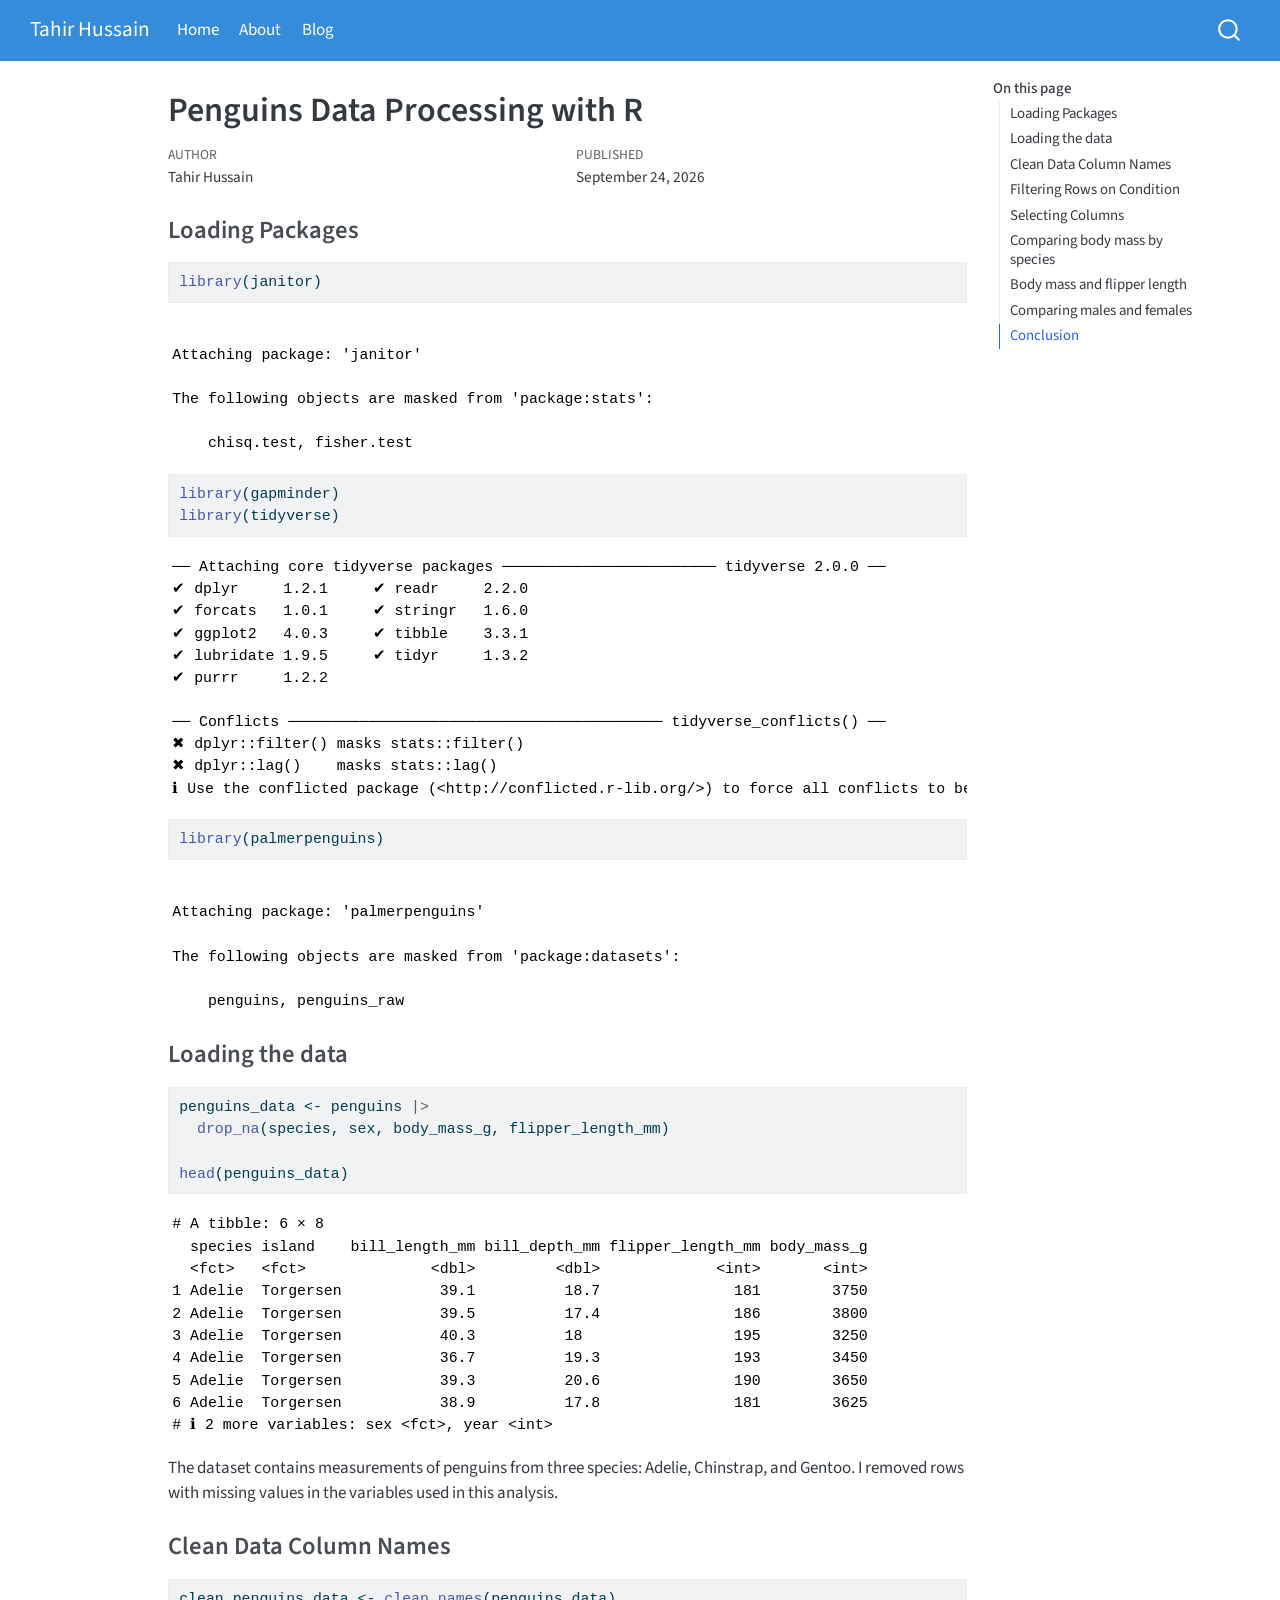
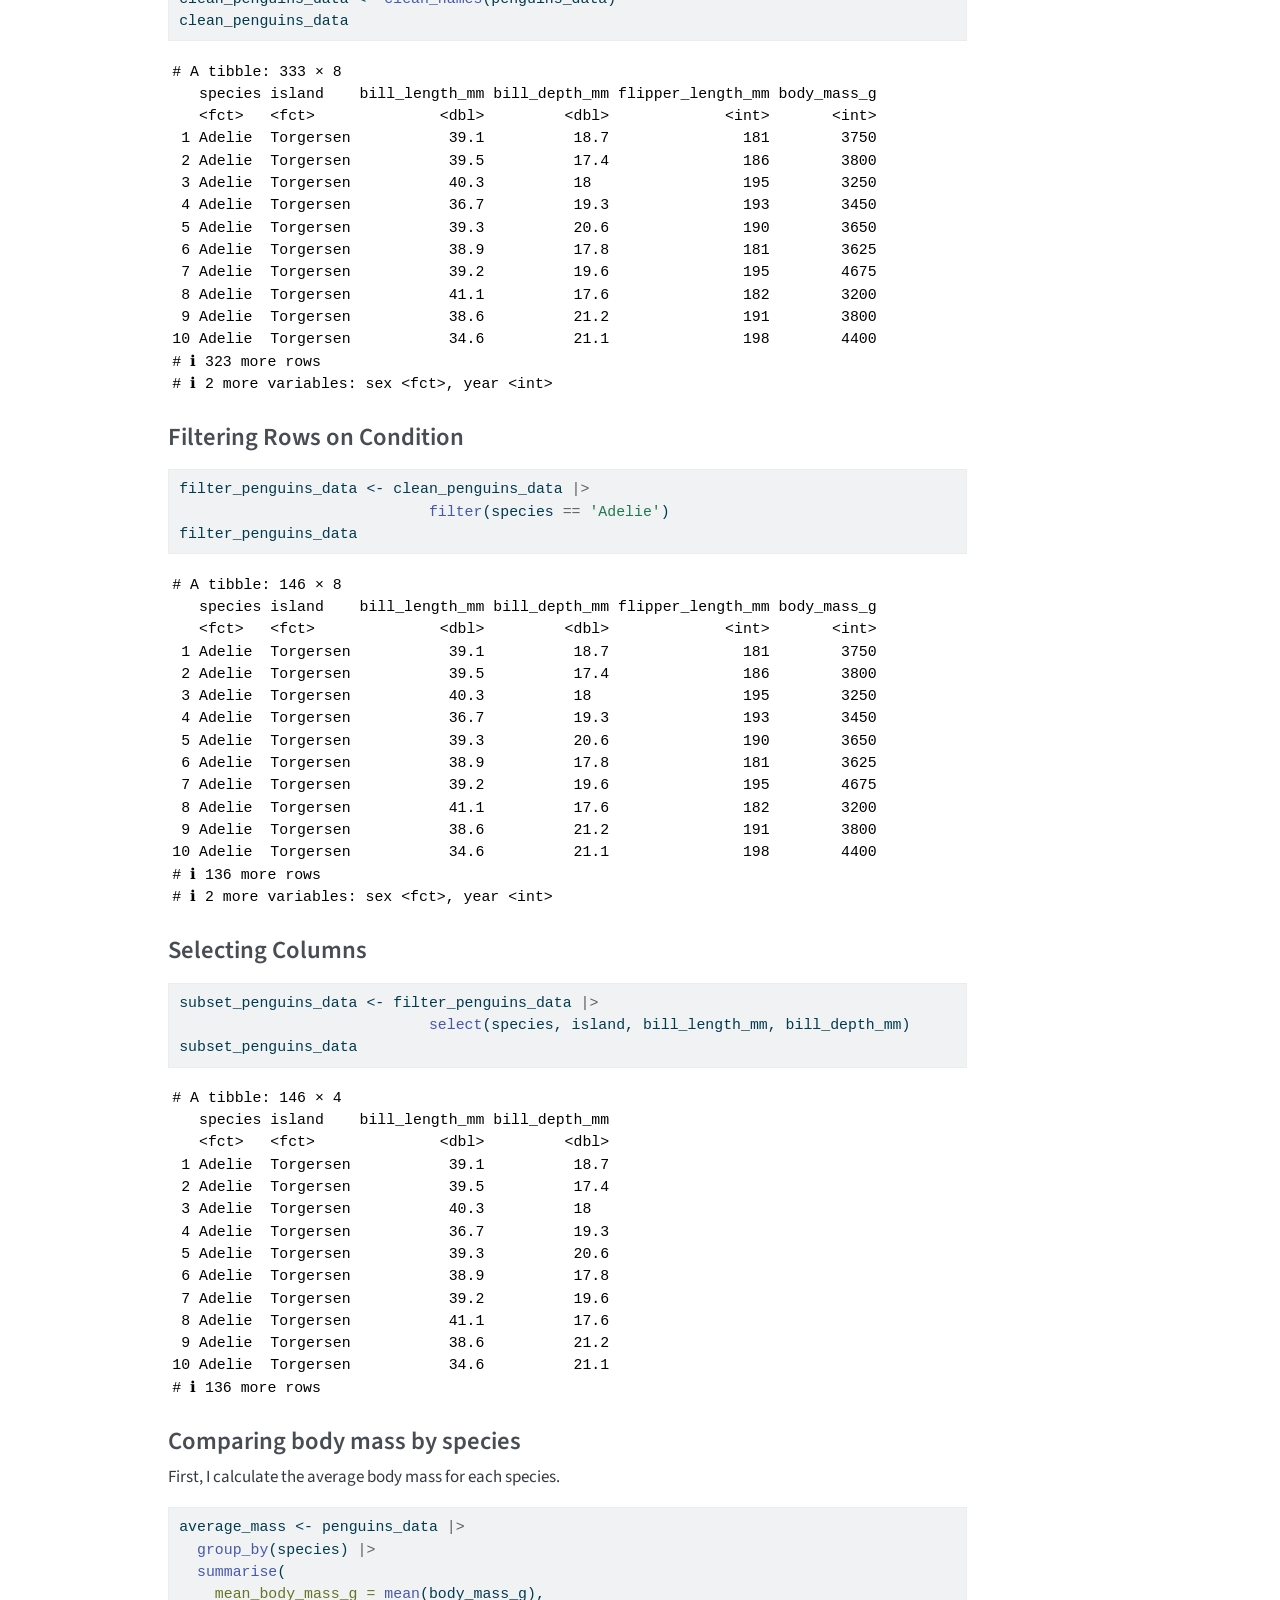
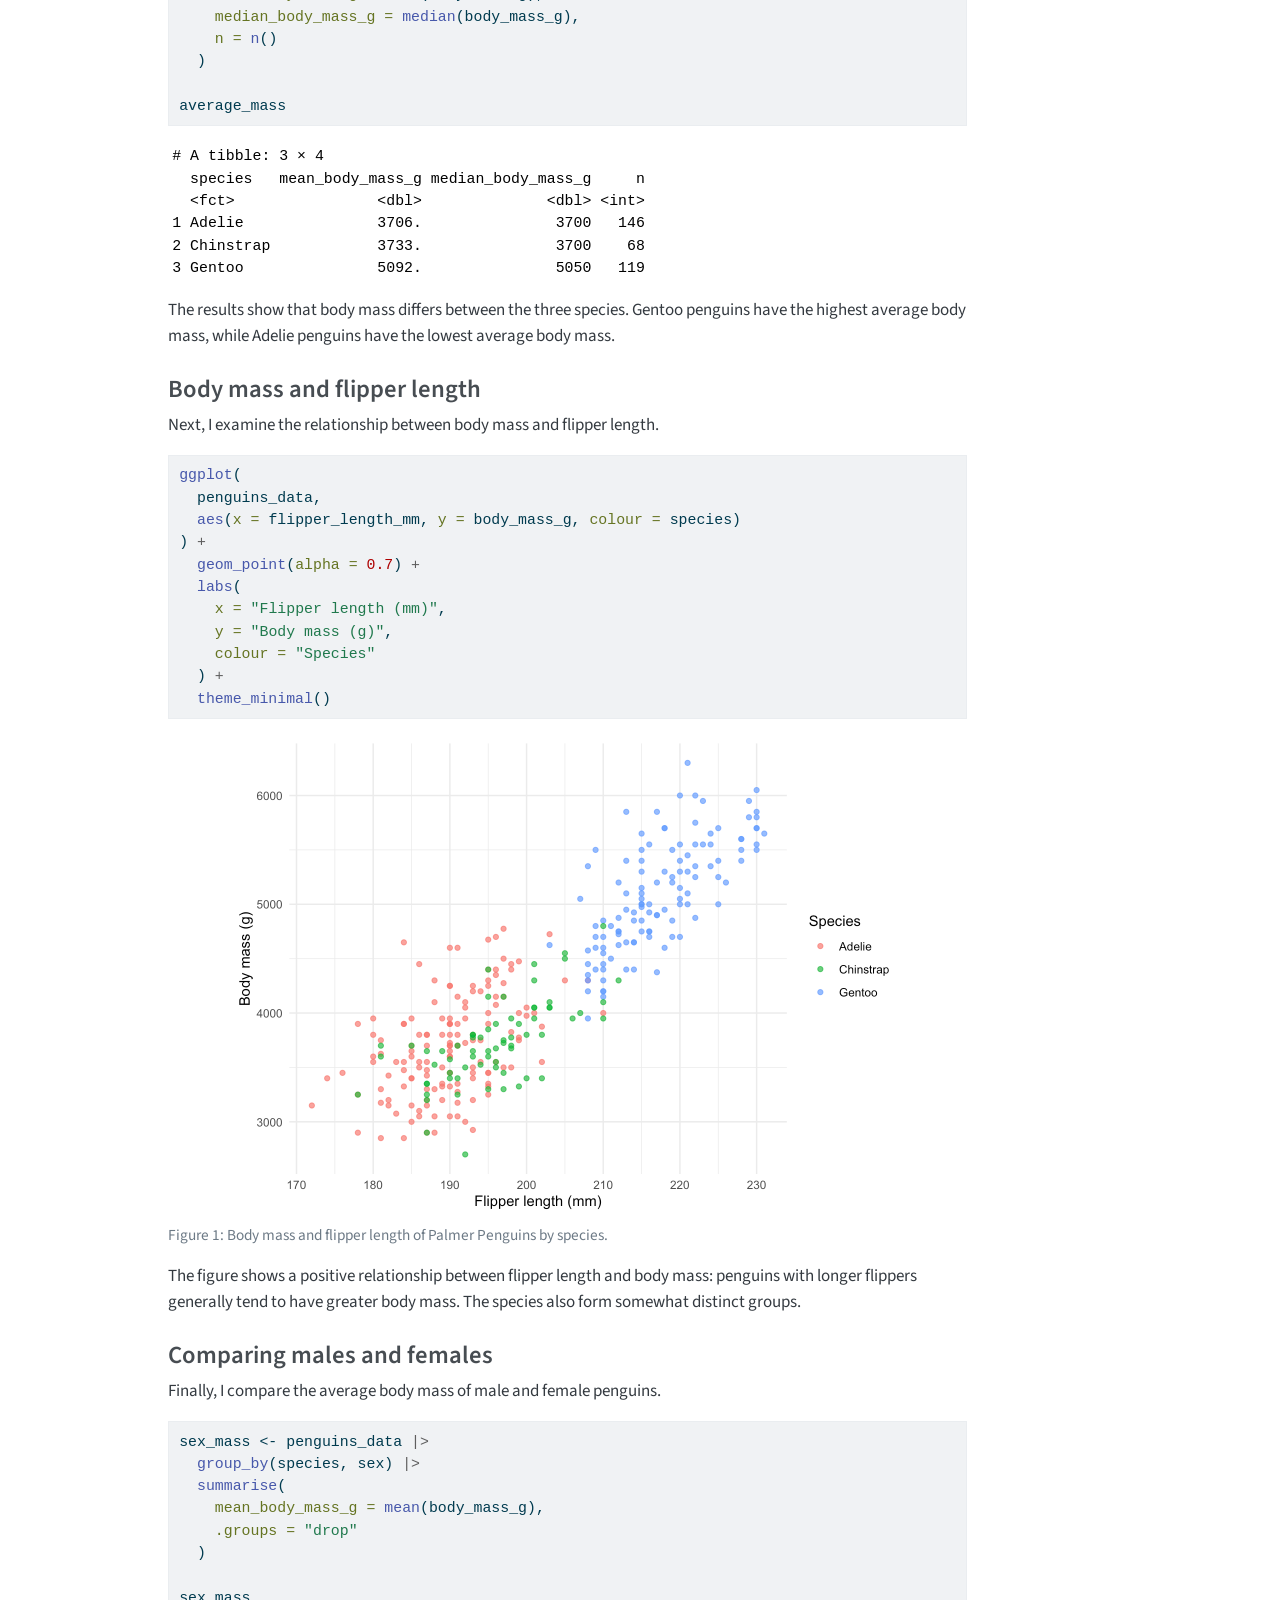
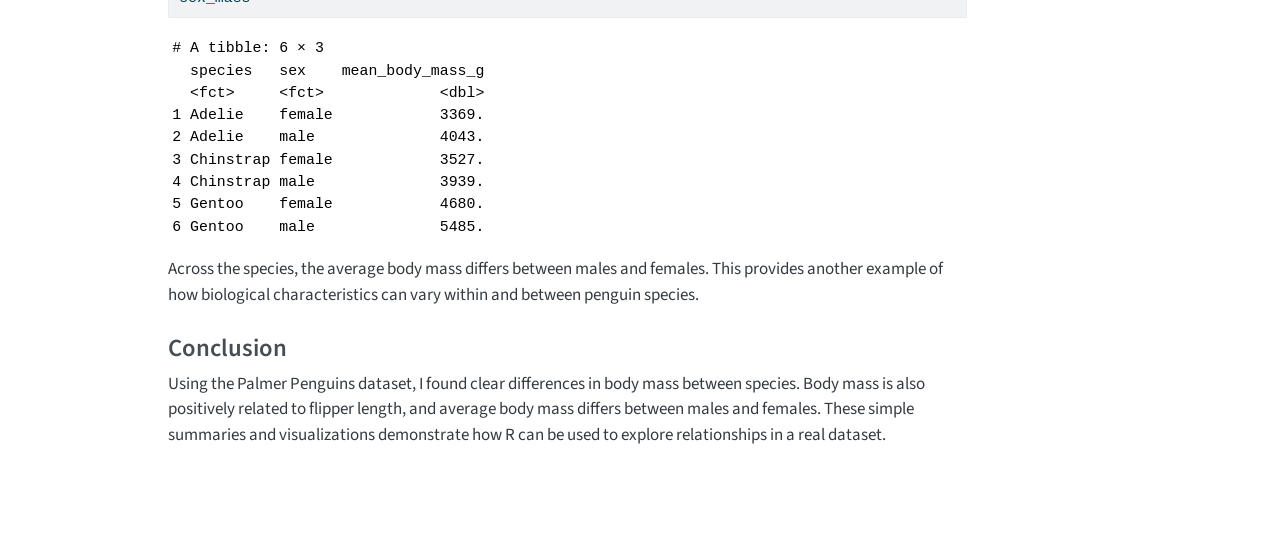
==== docs/posts/penguins-r/index.html @ 3e61cf32 "Render site" ====
<!DOCTYPE html>
<html xmlns="http://www.w3.org/1999/xhtml" lang="en" xml:lang="en"><head>

<meta charset="utf-8">
<meta name="generator" content="quarto-1.10.18">

<meta name="viewport" content="width=device-width, initial-scale=1.0, user-scalable=yes">

<meta name="author" content="Tahir Hussain">
<meta name="dcterms.date" content="2026-09-24">

<title>Penguins Data Processing with R – Tahir Hussain</title>
<style>
/* Default styles provided by pandoc.
** See https://pandoc.org/MANUAL.html#variables-for-html for config info.
*/
span.smallcaps{font-variant: small-caps;}
div.columns{display: flex; gap: 1.5em;}
div.column{flex: auto;}
@media screen {
div.columns{gap: min(4vw, 1.5em);}
div.column{overflow-x: auto;}
}
div.hanging-indent{margin-left: 1.5em; text-indent: -1.5em;}
ul.task-list{list-style: none;}
ul.task-list li input[type="checkbox"] {
  width: 0.8em;
  margin: 0 0.8em 0.2em -1em; /* quarto-specific, see https://github.com/quarto-dev/quarto-cli/issues/4556 */ 
  vertical-align: middle;
}
/* CSS for syntax highlighting */
html { -webkit-text-size-adjust: 100%; }
pre > code.sourceCode { white-space: pre; position: relative; }
pre > code.sourceCode > span { display: inline-block; line-height: 1.25; }
pre > code.sourceCode > span:empty { height: 1.2em; }
.sourceCode { overflow: visible; }
code.sourceCode > span { color: inherit; text-decoration: inherit; }
div.sourceCode { margin: 1em 0; }
pre.sourceCode { margin: 0; }
@media screen {
div.sourceCode { overflow: auto; }
}
@media print {
pre > code.sourceCode { white-space: pre-wrap; }
pre > code.sourceCode > span { text-indent: -5em; padding-left: 5em; }
}
pre.numberSource code
  { counter-reset: source-line 0; }
pre.numberSource code > span
  { position: relative; left: -4em; counter-increment: source-line; }
pre.numberSource code > span > a:first-child::before
  { content: counter(source-line);
    position: relative; left: -1em; text-align: right; vertical-align: baseline;
    border: none; display: inline-block;
    -webkit-touch-callout: none; -webkit-user-select: none;
    -khtml-user-select: none; -moz-user-select: none;
    -ms-user-select: none; user-select: none;
    padding: 0 4px; width: 4em;
  }
pre.numberSource { margin-left: 3em;  padding-left: 4px; }
div.sourceCode
  {   }
@media screen {
pre > code.sourceCode > span > a:first-child::before { text-decoration: underline; }
}
</style>


<script src="../../site_libs/quarto-nav/quarto-nav.js"></script>
<script src="../../site_libs/quarto-nav/headroom.min.js"></script>
<script src="../../site_libs/clipboard/clipboard.min.js"></script>
<script src="../../site_libs/quarto-search/autocomplete.umd.js"></script>
<script src="../../site_libs/quarto-search/fuse.min.js"></script>
<script src="../../site_libs/quarto-search/quarto-search.js"></script>
<meta name="quarto:offset" content="../../">
<script src="../../site_libs/quarto-html/quarto.js" type="module"></script>
<script src="../../site_libs/quarto-html/tabsets/tabsets.js" type="module"></script>
<script src="../../site_libs/quarto-html/popper.min.js"></script>
<script src="../../site_libs/quarto-html/tippy.umd.min.js"></script>
<script src="../../site_libs/quarto-html/anchor.min.js"></script>
<link href="../../site_libs/quarto-html/tippy.css" rel="stylesheet">
<link href="../../site_libs/quarto-html/quarto-syntax-highlighting-64a204ab8560d761af7679ceaba22944.css" rel="stylesheet" id="quarto-text-highlighting-styles">
<script src="../../site_libs/bootstrap/bootstrap.min.js"></script>
<link href="../../site_libs/bootstrap/bootstrap-icons.css" rel="stylesheet">
<link href="../../site_libs/bootstrap/bootstrap-eed9d72451b7341f01c4e97e38f045b6.min.css" rel="stylesheet" append-hash="true" id="quarto-bootstrap" data-mode="light">
<script id="quarto-search-options" type="application/json">{
  "location": "navbar",
  "copy-button": false,
  "collapse-after": 3,
  "panel-placement": "end",
  "type": "overlay",
  "limit": 50,
  "keyboard-shortcut": [
    "f",
    "/",
    "s"
  ],
  "show-item-context": false,
  "language": {
    "search-no-results-text": "No results",
    "search-matching-documents-text": "matching documents",
    "search-copy-link-title": "Copy link to search",
    "search-hide-matches-text": "Hide additional matches",
    "search-more-match-text": "more match in this document",
    "search-more-matches-text": "more matches in this document",
    "search-clear-button-title": "Clear",
    "search-text-placeholder": "",
    "search-detached-cancel-button-title": "Cancel",
    "search-submit-button-title": "Submit",
    "search-label": "Search"
  }
}</script>


<link rel="stylesheet" href="../../styles.css">
</head>

<body class="nav-fixed quarto-light">

<div id="quarto-search-results"></div>
  <header id="quarto-header" class="headroom fixed-top">
    <nav class="navbar navbar-expand-lg " data-bs-theme="dark">
      <div class="navbar-container container-fluid">
      <div class="navbar-brand-container mx-auto">
    <a class="navbar-brand" href="../../index.html">
    <span class="navbar-title">Tahir Hussain</span>
    </a>
  </div>
            <div id="quarto-search" class="" title="Search"></div>
          <button class="navbar-toggler" type="button" data-bs-toggle="collapse" data-bs-target="#navbarCollapse" aria-controls="navbarCollapse" role="menu" aria-expanded="false" aria-label="Toggle navigation" onclick="if (window.quartoToggleHeadroom) { window.quartoToggleHeadroom(); }">
  <span class="navbar-toggler-icon"></span>
</button>
          <div class="collapse navbar-collapse" id="navbarCollapse">
            <ul class="navbar-nav navbar-nav-scroll me-auto">
  <li class="nav-item">
    <a class="nav-link" href="../../index.html"> 
<span class="menu-text">Home</span></a>
  </li>  
  <li class="nav-item">
    <a class="nav-link" href="../../about.html"> 
<span class="menu-text">About</span></a>
  </li>  
  <li class="nav-item">
    <a class="nav-link" href="../../blog.html"> 
<span class="menu-text">Blog</span></a>
  </li>  
</ul>
          </div> <!-- /navcollapse -->
            <div class="quarto-navbar-tools">
</div>
      </div> <!-- /container-fluid -->
    </nav>
</header>
<!-- content -->
<div id="quarto-content" class="quarto-container page-columns page-rows-contents page-layout-article page-navbar">
<!-- sidebar -->
<!-- margin-sidebar -->
    <div id="quarto-margin-sidebar" class="sidebar margin-sidebar">
        <nav id="TOC" role="doc-toc" class="toc-active">
    <h2 id="toc-title">On this page</h2>
   
  <ul>
  <li><a href="#loading-packages" id="toc-loading-packages" class="nav-link active" data-scroll-target="#loading-packages">Loading Packages</a></li>
  <li><a href="#loading-the-data" id="toc-loading-the-data" class="nav-link" data-scroll-target="#loading-the-data">Loading the data</a></li>
  <li><a href="#clean-data-column-names" id="toc-clean-data-column-names" class="nav-link" data-scroll-target="#clean-data-column-names">Clean Data Column Names</a></li>
  <li><a href="#filtering-rows-on-condition" id="toc-filtering-rows-on-condition" class="nav-link" data-scroll-target="#filtering-rows-on-condition">Filtering Rows on Condition</a></li>
  <li><a href="#selecting-columns" id="toc-selecting-columns" class="nav-link" data-scroll-target="#selecting-columns">Selecting Columns</a></li>
  <li><a href="#comparing-body-mass-by-species" id="toc-comparing-body-mass-by-species" class="nav-link" data-scroll-target="#comparing-body-mass-by-species">Comparing body mass by species</a></li>
  <li><a href="#body-mass-and-flipper-length" id="toc-body-mass-and-flipper-length" class="nav-link" data-scroll-target="#body-mass-and-flipper-length">Body mass and flipper length</a></li>
  <li><a href="#comparing-males-and-females" id="toc-comparing-males-and-females" class="nav-link" data-scroll-target="#comparing-males-and-females">Comparing males and females</a></li>
  <li><a href="#conclusion" id="toc-conclusion" class="nav-link" data-scroll-target="#conclusion">Conclusion</a></li>
  </ul>
</nav>
    </div>
<!-- main -->
<main class="content" id="quarto-document-content">

<header id="title-block-header" class="quarto-title-block default">
<div class="quarto-title">
<h1 class="title">Penguins Data Processing with R</h1>
</div>



<div class="quarto-title-meta">

    <div>
    <div class="quarto-title-meta-heading">Author</div>
    <div class="quarto-title-meta-contents">
             <p>Tahir Hussain </p>
          </div>
  </div>
    
    <div>
    <div class="quarto-title-meta-heading">Published</div>
    <div class="quarto-title-meta-contents">
      <p class="date">September 24, 2026</p>
    </div>
  </div>
  
    
  </div>
  


</header>


<section id="loading-packages" class="level3">
<h3 class="anchored" data-anchor-id="loading-packages">Loading Packages</h3>
<div class="cell">
<div class="code-copy-outer-scaffold"><div class="sourceCode cell-code" id="cb1"><pre class="sourceCode r code-with-copy"><code class="sourceCode r"><span id="cb1-1"><a href="#cb1-1" aria-hidden="true" tabindex="-1"></a><span class="fu">library</span>(janitor)</span></code></pre></div><button title="Copy to Clipboard" class="code-copy-button"><i class="bi"></i></button></div>
<div class="cell-output cell-output-stderr">
<pre><code>
Attaching package: 'janitor'</code></pre>
</div>
<div class="cell-output cell-output-stderr">
<pre><code>The following objects are masked from 'package:stats':

    chisq.test, fisher.test</code></pre>
</div>
<div class="code-copy-outer-scaffold"><div class="sourceCode cell-code" id="cb4"><pre class="sourceCode r code-with-copy"><code class="sourceCode r"><span id="cb4-1"><a href="#cb4-1" aria-hidden="true" tabindex="-1"></a><span class="fu">library</span>(gapminder)</span>
<span id="cb4-2"><a href="#cb4-2" aria-hidden="true" tabindex="-1"></a><span class="fu">library</span>(tidyverse)</span></code></pre></div><button title="Copy to Clipboard" class="code-copy-button"><i class="bi"></i></button></div>
<div class="cell-output cell-output-stderr">
<pre><code>── Attaching core tidyverse packages ──────────────────────── tidyverse 2.0.0 ──
✔ dplyr     1.2.1     ✔ readr     2.2.0
✔ forcats   1.0.1     ✔ stringr   1.6.0
✔ ggplot2   4.0.3     ✔ tibble    3.3.1
✔ lubridate 1.9.5     ✔ tidyr     1.3.2
✔ purrr     1.2.2     </code></pre>
</div>
<div class="cell-output cell-output-stderr">
<pre><code>── Conflicts ────────────────────────────────────────── tidyverse_conflicts() ──
✖ dplyr::filter() masks stats::filter()
✖ dplyr::lag()    masks stats::lag()
ℹ Use the conflicted package (&lt;http://conflicted.r-lib.org/&gt;) to force all conflicts to become errors</code></pre>
</div>
<div class="code-copy-outer-scaffold"><div class="sourceCode cell-code" id="cb7"><pre class="sourceCode r code-with-copy"><code class="sourceCode r"><span id="cb7-1"><a href="#cb7-1" aria-hidden="true" tabindex="-1"></a><span class="fu">library</span>(palmerpenguins)</span></code></pre></div><button title="Copy to Clipboard" class="code-copy-button"><i class="bi"></i></button></div>
<div class="cell-output cell-output-stderr">
<pre><code>
Attaching package: 'palmerpenguins'

The following objects are masked from 'package:datasets':

    penguins, penguins_raw</code></pre>
</div>
</div>
</section>
<section id="loading-the-data" class="level3">
<h3 class="anchored" data-anchor-id="loading-the-data">Loading the data</h3>
<div class="cell">
<div class="code-copy-outer-scaffold"><div class="sourceCode cell-code" id="cb9"><pre class="sourceCode r code-with-copy"><code class="sourceCode r"><span id="cb9-1"><a href="#cb9-1" aria-hidden="true" tabindex="-1"></a>penguins_data <span class="ot">&lt;-</span> penguins <span class="sc">|&gt;</span></span>
<span id="cb9-2"><a href="#cb9-2" aria-hidden="true" tabindex="-1"></a>  <span class="fu">drop_na</span>(species, sex, body_mass_g, flipper_length_mm)</span>
<span id="cb9-3"><a href="#cb9-3" aria-hidden="true" tabindex="-1"></a></span>
<span id="cb9-4"><a href="#cb9-4" aria-hidden="true" tabindex="-1"></a><span class="fu">head</span>(penguins_data)</span></code></pre></div><button title="Copy to Clipboard" class="code-copy-button"><i class="bi"></i></button></div>
<div class="cell-output cell-output-stdout">
<pre><code># A tibble: 6 × 8
  species island    bill_length_mm bill_depth_mm flipper_length_mm body_mass_g
  &lt;fct&gt;   &lt;fct&gt;              &lt;dbl&gt;         &lt;dbl&gt;             &lt;int&gt;       &lt;int&gt;
1 Adelie  Torgersen           39.1          18.7               181        3750
2 Adelie  Torgersen           39.5          17.4               186        3800
3 Adelie  Torgersen           40.3          18                 195        3250
4 Adelie  Torgersen           36.7          19.3               193        3450
5 Adelie  Torgersen           39.3          20.6               190        3650
6 Adelie  Torgersen           38.9          17.8               181        3625
# ℹ 2 more variables: sex &lt;fct&gt;, year &lt;int&gt;</code></pre>
</div>
</div>
<p>The dataset contains measurements of penguins from three species: Adelie, Chinstrap, and Gentoo. I removed rows with missing values in the variables used in this analysis.</p>
</section>
<section id="clean-data-column-names" class="level3">
<h3 class="anchored" data-anchor-id="clean-data-column-names">Clean Data Column Names</h3>
<div class="cell">
<div class="code-copy-outer-scaffold"><div class="sourceCode cell-code" id="cb11"><pre class="sourceCode r code-with-copy"><code class="sourceCode r"><span id="cb11-1"><a href="#cb11-1" aria-hidden="true" tabindex="-1"></a>clean_penguins_data <span class="ot">&lt;-</span> <span class="fu">clean_names</span>(penguins_data)</span>
<span id="cb11-2"><a href="#cb11-2" aria-hidden="true" tabindex="-1"></a>clean_penguins_data</span></code></pre></div><button title="Copy to Clipboard" class="code-copy-button"><i class="bi"></i></button></div>
<div class="cell-output cell-output-stdout">
<pre><code># A tibble: 333 × 8
   species island    bill_length_mm bill_depth_mm flipper_length_mm body_mass_g
   &lt;fct&gt;   &lt;fct&gt;              &lt;dbl&gt;         &lt;dbl&gt;             &lt;int&gt;       &lt;int&gt;
 1 Adelie  Torgersen           39.1          18.7               181        3750
 2 Adelie  Torgersen           39.5          17.4               186        3800
 3 Adelie  Torgersen           40.3          18                 195        3250
 4 Adelie  Torgersen           36.7          19.3               193        3450
 5 Adelie  Torgersen           39.3          20.6               190        3650
 6 Adelie  Torgersen           38.9          17.8               181        3625
 7 Adelie  Torgersen           39.2          19.6               195        4675
 8 Adelie  Torgersen           41.1          17.6               182        3200
 9 Adelie  Torgersen           38.6          21.2               191        3800
10 Adelie  Torgersen           34.6          21.1               198        4400
# ℹ 323 more rows
# ℹ 2 more variables: sex &lt;fct&gt;, year &lt;int&gt;</code></pre>
</div>
</div>
</section>
<section id="filtering-rows-on-condition" class="level3">
<h3 class="anchored" data-anchor-id="filtering-rows-on-condition">Filtering Rows on Condition</h3>
<div class="cell">
<div class="code-copy-outer-scaffold"><div class="sourceCode cell-code" id="cb13"><pre class="sourceCode r code-with-copy"><code class="sourceCode r"><span id="cb13-1"><a href="#cb13-1" aria-hidden="true" tabindex="-1"></a>filter_penguins_data <span class="ot">&lt;-</span> clean_penguins_data <span class="sc">|&gt;</span></span>
<span id="cb13-2"><a href="#cb13-2" aria-hidden="true" tabindex="-1"></a>                            <span class="fu">filter</span>(species <span class="sc">==</span> <span class="st">'Adelie'</span>) </span>
<span id="cb13-3"><a href="#cb13-3" aria-hidden="true" tabindex="-1"></a>filter_penguins_data</span></code></pre></div><button title="Copy to Clipboard" class="code-copy-button"><i class="bi"></i></button></div>
<div class="cell-output cell-output-stdout">
<pre><code># A tibble: 146 × 8
   species island    bill_length_mm bill_depth_mm flipper_length_mm body_mass_g
   &lt;fct&gt;   &lt;fct&gt;              &lt;dbl&gt;         &lt;dbl&gt;             &lt;int&gt;       &lt;int&gt;
 1 Adelie  Torgersen           39.1          18.7               181        3750
 2 Adelie  Torgersen           39.5          17.4               186        3800
 3 Adelie  Torgersen           40.3          18                 195        3250
 4 Adelie  Torgersen           36.7          19.3               193        3450
 5 Adelie  Torgersen           39.3          20.6               190        3650
 6 Adelie  Torgersen           38.9          17.8               181        3625
 7 Adelie  Torgersen           39.2          19.6               195        4675
 8 Adelie  Torgersen           41.1          17.6               182        3200
 9 Adelie  Torgersen           38.6          21.2               191        3800
10 Adelie  Torgersen           34.6          21.1               198        4400
# ℹ 136 more rows
# ℹ 2 more variables: sex &lt;fct&gt;, year &lt;int&gt;</code></pre>
</div>
</div>
</section>
<section id="selecting-columns" class="level3">
<h3 class="anchored" data-anchor-id="selecting-columns">Selecting Columns</h3>
<div class="cell">
<div class="code-copy-outer-scaffold"><div class="sourceCode cell-code" id="cb15"><pre class="sourceCode r code-with-copy"><code class="sourceCode r"><span id="cb15-1"><a href="#cb15-1" aria-hidden="true" tabindex="-1"></a>subset_penguins_data <span class="ot">&lt;-</span> filter_penguins_data <span class="sc">|&gt;</span></span>
<span id="cb15-2"><a href="#cb15-2" aria-hidden="true" tabindex="-1"></a>                            <span class="fu">select</span>(species, island, bill_length_mm, bill_depth_mm)</span>
<span id="cb15-3"><a href="#cb15-3" aria-hidden="true" tabindex="-1"></a>subset_penguins_data</span></code></pre></div><button title="Copy to Clipboard" class="code-copy-button"><i class="bi"></i></button></div>
<div class="cell-output cell-output-stdout">
<pre><code># A tibble: 146 × 4
   species island    bill_length_mm bill_depth_mm
   &lt;fct&gt;   &lt;fct&gt;              &lt;dbl&gt;         &lt;dbl&gt;
 1 Adelie  Torgersen           39.1          18.7
 2 Adelie  Torgersen           39.5          17.4
 3 Adelie  Torgersen           40.3          18  
 4 Adelie  Torgersen           36.7          19.3
 5 Adelie  Torgersen           39.3          20.6
 6 Adelie  Torgersen           38.9          17.8
 7 Adelie  Torgersen           39.2          19.6
 8 Adelie  Torgersen           41.1          17.6
 9 Adelie  Torgersen           38.6          21.2
10 Adelie  Torgersen           34.6          21.1
# ℹ 136 more rows</code></pre>
</div>
</div>
</section>
<section id="comparing-body-mass-by-species" class="level3">
<h3 class="anchored" data-anchor-id="comparing-body-mass-by-species">Comparing body mass by species</h3>
<p>First, I calculate the average body mass for each species.</p>
<div class="cell">
<div class="code-copy-outer-scaffold"><div class="sourceCode cell-code" id="cb17"><pre class="sourceCode r code-with-copy"><code class="sourceCode r"><span id="cb17-1"><a href="#cb17-1" aria-hidden="true" tabindex="-1"></a>average_mass <span class="ot">&lt;-</span> penguins_data <span class="sc">|&gt;</span></span>
<span id="cb17-2"><a href="#cb17-2" aria-hidden="true" tabindex="-1"></a>  <span class="fu">group_by</span>(species) <span class="sc">|&gt;</span></span>
<span id="cb17-3"><a href="#cb17-3" aria-hidden="true" tabindex="-1"></a>  <span class="fu">summarise</span>(</span>
<span id="cb17-4"><a href="#cb17-4" aria-hidden="true" tabindex="-1"></a>    <span class="at">mean_body_mass_g =</span> <span class="fu">mean</span>(body_mass_g),</span>
<span id="cb17-5"><a href="#cb17-5" aria-hidden="true" tabindex="-1"></a>    <span class="at">median_body_mass_g =</span> <span class="fu">median</span>(body_mass_g),</span>
<span id="cb17-6"><a href="#cb17-6" aria-hidden="true" tabindex="-1"></a>    <span class="at">n =</span> <span class="fu">n</span>()</span>
<span id="cb17-7"><a href="#cb17-7" aria-hidden="true" tabindex="-1"></a>  )</span>
<span id="cb17-8"><a href="#cb17-8" aria-hidden="true" tabindex="-1"></a></span>
<span id="cb17-9"><a href="#cb17-9" aria-hidden="true" tabindex="-1"></a>average_mass</span></code></pre></div><button title="Copy to Clipboard" class="code-copy-button"><i class="bi"></i></button></div>
<div class="cell-output cell-output-stdout">
<pre><code># A tibble: 3 × 4
  species   mean_body_mass_g median_body_mass_g     n
  &lt;fct&gt;                &lt;dbl&gt;              &lt;dbl&gt; &lt;int&gt;
1 Adelie               3706.               3700   146
2 Chinstrap            3733.               3700    68
3 Gentoo               5092.               5050   119</code></pre>
</div>
</div>
<p>The results show that body mass differs between the three species. Gentoo penguins have the highest average body mass, while Adelie penguins have the lowest average body mass.</p>
</section>
<section id="body-mass-and-flipper-length" class="level3">
<h3 class="anchored" data-anchor-id="body-mass-and-flipper-length">Body mass and flipper length</h3>
<p>Next, I examine the relationship between body mass and flipper length.</p>
<div class="cell">
<div class="code-copy-outer-scaffold"><div class="sourceCode cell-code" id="cb19"><pre class="sourceCode r code-with-copy"><code class="sourceCode r"><span id="cb19-1"><a href="#cb19-1" aria-hidden="true" tabindex="-1"></a><span class="fu">ggplot</span>(</span>
<span id="cb19-2"><a href="#cb19-2" aria-hidden="true" tabindex="-1"></a>  penguins_data,</span>
<span id="cb19-3"><a href="#cb19-3" aria-hidden="true" tabindex="-1"></a>  <span class="fu">aes</span>(<span class="at">x =</span> flipper_length_mm, <span class="at">y =</span> body_mass_g, <span class="at">colour =</span> species)</span>
<span id="cb19-4"><a href="#cb19-4" aria-hidden="true" tabindex="-1"></a>) <span class="sc">+</span></span>
<span id="cb19-5"><a href="#cb19-5" aria-hidden="true" tabindex="-1"></a>  <span class="fu">geom_point</span>(<span class="at">alpha =</span> <span class="fl">0.7</span>) <span class="sc">+</span></span>
<span id="cb19-6"><a href="#cb19-6" aria-hidden="true" tabindex="-1"></a>  <span class="fu">labs</span>(</span>
<span id="cb19-7"><a href="#cb19-7" aria-hidden="true" tabindex="-1"></a>    <span class="at">x =</span> <span class="st">"Flipper length (mm)"</span>,</span>
<span id="cb19-8"><a href="#cb19-8" aria-hidden="true" tabindex="-1"></a>    <span class="at">y =</span> <span class="st">"Body mass (g)"</span>,</span>
<span id="cb19-9"><a href="#cb19-9" aria-hidden="true" tabindex="-1"></a>    <span class="at">colour =</span> <span class="st">"Species"</span></span>
<span id="cb19-10"><a href="#cb19-10" aria-hidden="true" tabindex="-1"></a>  ) <span class="sc">+</span></span>
<span id="cb19-11"><a href="#cb19-11" aria-hidden="true" tabindex="-1"></a>  <span class="fu">theme_minimal</span>()</span></code></pre></div><button title="Copy to Clipboard" class="code-copy-button"><i class="bi"></i></button></div>
<div class="cell-output-display">
<div id="fig-penguin-mass" class="quarto-float quarto-figure quarto-figure-center anchored">
<figure class="quarto-float quarto-float-fig figure">
<div aria-describedby="fig-penguin-mass-caption-0ceaefa1-69ba-4598-a22c-09a6ac19f8ca">
<img src="index_files/figure-html/fig-penguin-mass-1.png" class="img-fluid figure-img" width="672">
</div>
<figcaption class="quarto-float-caption-bottom quarto-float-caption quarto-float-fig" id="fig-penguin-mass-caption-0ceaefa1-69ba-4598-a22c-09a6ac19f8ca">
Figure&nbsp;1: Body mass and flipper length of Palmer Penguins by species.
</figcaption>
</figure>
</div>
</div>
</div>
<p>The figure shows a positive relationship between flipper length and body mass: penguins with longer flippers generally tend to have greater body mass. The species also form somewhat distinct groups.</p>
</section>
<section id="comparing-males-and-females" class="level3">
<h3 class="anchored" data-anchor-id="comparing-males-and-females">Comparing males and females</h3>
<p>Finally, I compare the average body mass of male and female penguins.</p>
<div class="cell">
<div class="code-copy-outer-scaffold"><div class="sourceCode cell-code" id="cb20"><pre class="sourceCode r code-with-copy"><code class="sourceCode r"><span id="cb20-1"><a href="#cb20-1" aria-hidden="true" tabindex="-1"></a>sex_mass <span class="ot">&lt;-</span> penguins_data <span class="sc">|&gt;</span></span>
<span id="cb20-2"><a href="#cb20-2" aria-hidden="true" tabindex="-1"></a>  <span class="fu">group_by</span>(species, sex) <span class="sc">|&gt;</span></span>
<span id="cb20-3"><a href="#cb20-3" aria-hidden="true" tabindex="-1"></a>  <span class="fu">summarise</span>(</span>
<span id="cb20-4"><a href="#cb20-4" aria-hidden="true" tabindex="-1"></a>    <span class="at">mean_body_mass_g =</span> <span class="fu">mean</span>(body_mass_g),</span>
<span id="cb20-5"><a href="#cb20-5" aria-hidden="true" tabindex="-1"></a>    <span class="at">.groups =</span> <span class="st">"drop"</span></span>
<span id="cb20-6"><a href="#cb20-6" aria-hidden="true" tabindex="-1"></a>  )</span>
<span id="cb20-7"><a href="#cb20-7" aria-hidden="true" tabindex="-1"></a></span>
<span id="cb20-8"><a href="#cb20-8" aria-hidden="true" tabindex="-1"></a>sex_mass</span></code></pre></div><button title="Copy to Clipboard" class="code-copy-button"><i class="bi"></i></button></div>
<div class="cell-output cell-output-stdout">
<pre><code># A tibble: 6 × 3
  species   sex    mean_body_mass_g
  &lt;fct&gt;     &lt;fct&gt;             &lt;dbl&gt;
1 Adelie    female            3369.
2 Adelie    male              4043.
3 Chinstrap female            3527.
4 Chinstrap male              3939.
5 Gentoo    female            4680.
6 Gentoo    male              5485.</code></pre>
</div>
</div>
<p>Across the species, the average body mass differs between males and females. This provides another example of how biological characteristics can vary within and between penguin species.</p>
</section>
<section id="conclusion" class="level3">
<h3 class="anchored" data-anchor-id="conclusion">Conclusion</h3>
<p>Using the Palmer Penguins dataset, I found clear differences in body mass between species. Body mass is also positively related to flipper length, and average body mass differs between males and females. These simple summaries and visualizations demonstrate how R can be used to explore relationships in a real dataset.</p>


</section>

</main> <!-- /main -->
<script id="quarto-html-after-body" type="application/javascript">
  window.document.addEventListener("DOMContentLoaded", function (event) {
    const icon = "";
    const anchorJS = new window.AnchorJS();
    anchorJS.options = {
      placement: 'right',
      icon: icon
    };
    anchorJS.add('.anchored');
    const isCodeAnnotation = (el) => {
      for (const clz of el.classList) {
        if (clz.startsWith('code-annotation-')) {                     
          return true;
        }
      }
      return false;
    }
    const onCopySuccess = function(e) {
      // button target
      const button = e.trigger;
      // don't keep focus
      button.blur();
      // flash "checked"
      button.classList.add('code-copy-button-checked');
      var currentTitle = button.getAttribute("title");
      button.setAttribute("title", "Copied!");
      let tooltip;
      if (window.bootstrap) {
        button.setAttribute("data-bs-toggle", "tooltip");
        button.setAttribute("data-bs-placement", "left");
        button.setAttribute("data-bs-title", "Copied!");
        tooltip = new bootstrap.Tooltip(button, 
          { trigger: "manual", 
            customClass: "code-copy-button-tooltip",
            offset: [0, -8]});
        tooltip.show();    
      }
      setTimeout(function() {
        if (tooltip) {
          tooltip.hide();
          button.removeAttribute("data-bs-title");
          button.removeAttribute("data-bs-toggle");
          button.removeAttribute("data-bs-placement");
        }
        button.setAttribute("title", currentTitle);
        button.classList.remove('code-copy-button-checked');
      }, 1000);
      // clear code selection
      e.clearSelection();
    }
    const getTextToCopy = function(trigger) {
      const outerScaffold = trigger.parentElement.cloneNode(true);
      const codeEl = outerScaffold.querySelector('code');
      for (const childEl of codeEl.children) {
        if (isCodeAnnotation(childEl)) {
          childEl.remove();
        }
      }
      return codeEl.innerText;
    }
    const clipboard = new window.ClipboardJS('.code-copy-button:not([data-in-quarto-modal])', {
      text: getTextToCopy
    });
    clipboard.on('success', onCopySuccess);
    if (window.document.getElementById('quarto-embedded-source-code-modal')) {
      const clipboardModal = new window.ClipboardJS('.code-copy-button[data-in-quarto-modal]', {
        text: getTextToCopy,
        container: window.document.getElementById('quarto-embedded-source-code-modal')
      });
      clipboardModal.on('success', onCopySuccess);
    }
      var localhostRegex = new RegExp(/^(?:http|https):\/\/localhost\:?[0-9]*\//);
      var mailtoRegex = new RegExp(/^mailto:/);
        var filterRegex = new RegExp('/' + window.location.host + '/');
      var isInternal = (href) => {
          return filterRegex.test(href) || localhostRegex.test(href) || mailtoRegex.test(href);
      }
      // Inspect non-navigation links and adorn them if external
     var links = window.document.querySelectorAll('a[href]:not(.nav-link):not(.navbar-brand):not(.toc-action):not(.sidebar-link):not(.sidebar-item-toggle):not(.pagination-link):not(.no-external):not([aria-hidden]):not(.dropdown-item):not(.quarto-navigation-tool):not(.about-link)');
      for (var i=0; i<links.length; i++) {
        const link = links[i];
        if (!isInternal(link.href)) {
          // undo the damage that might have been done by quarto-nav.js in the case of
          // links that we want to consider external
          if (link.dataset.originalHref !== undefined) {
            link.href = link.dataset.originalHref;
          }
        }
      }
    function tippyHover(el, contentFn, onTriggerFn, onUntriggerFn) {
      const config = {
        allowHTML: true,
        maxWidth: 500,
        delay: 100,
        arrow: false,
        appendTo: function(el) {
            return el.parentElement;
        },
        interactive: true,
        interactiveBorder: 10,
        theme: 'quarto',
        placement: 'bottom-start',
      };
      if (contentFn) {
        config.content = contentFn;
      }
      if (onTriggerFn) {
        config.onTrigger = onTriggerFn;
      }
      if (onUntriggerFn) {
        config.onUntrigger = onUntriggerFn;
      }
      window.tippy(el, config); 
    }
    const noterefs = window.document.querySelectorAll('a[role="doc-noteref"]');
    for (var i=0; i<noterefs.length; i++) {
      const ref = noterefs[i];
      tippyHover(ref, function() {
        // use id or data attribute instead here
        let href = ref.getAttribute('data-footnote-href') || ref.getAttribute('href');
        try { href = new URL(href).hash; } catch {}
        const id = href.replace(/^#\/?/, "");
        const note = window.document.getElementById(id);
        if (note) {
          return note.innerHTML;
        } else {
          return "";
        }
      });
    }
    const xrefs = window.document.querySelectorAll('a.quarto-xref');
    const processXRef = (id, note) => {
      // Strip column container classes
      const stripColumnClz = (el) => {
        el.classList.remove("page-full", "page-columns");
        if (el.children) {
          for (const child of el.children) {
            stripColumnClz(child);
          }
        }
      }
      stripColumnClz(note)
      if (id === null || id.startsWith('sec-')) {
        // Special case sections, only their first couple elements
        const container = document.createElement("div");
        if (note.children && note.children.length > 2) {
          container.appendChild(note.children[0].cloneNode(true));
          for (let i = 1; i < note.children.length; i++) {
            const child = note.children[i];
            if (child.tagName === "P" && child.innerText === "") {
              continue;
            } else {
              container.appendChild(child.cloneNode(true));
              break;
            }
          }
          if (window.Quarto?.typesetMath) {
            window.Quarto.typesetMath(container);
          }
          return container.innerHTML
        } else {
          if (window.Quarto?.typesetMath) {
            window.Quarto.typesetMath(note);
          }
          return note.innerHTML;
        }
      } else {
        // Remove any anchor links if they are present
        const anchorLink = note.querySelector('a.anchorjs-link');
        if (anchorLink) {
          anchorLink.remove();
        }
        if (window.Quarto?.typesetMath) {
          window.Quarto.typesetMath(note);
        }
        if (note.classList.contains("callout")) {
          return note.outerHTML;
        } else {
          return note.innerHTML;
        }
      }
    }
    for (var i=0; i<xrefs.length; i++) {
      const xref = xrefs[i];
      tippyHover(xref, undefined, function(instance) {
        instance.disable();
        let url = xref.getAttribute('href');
        let hash = undefined; 
        if (url.startsWith('#')) {
          hash = url;
        } else {
          try { hash = new URL(url).hash; } catch {}
        }
        if (hash) {
          const id = hash.replace(/^#\/?/, "");
          const note = window.document.getElementById(id);
          if (note !== null) {
            try {
              const html = processXRef(id, note.cloneNode(true));
              instance.setContent(html);
            } finally {
              instance.enable();
              instance.show();
            }
          } else {
            // See if we can fetch this
            fetch(url.split('#')[0])
            .then(res => res.text())
            .then(html => {
              const parser = new DOMParser();
              const htmlDoc = parser.parseFromString(html, "text/html");
              const note = htmlDoc.getElementById(id);
              if (note !== null) {
                const html = processXRef(id, note);
                instance.setContent(html);
              } 
            }).finally(() => {
              instance.enable();
              instance.show();
            });
          }
        } else {
          // See if we can fetch a full url (with no hash to target)
          // This is a special case and we should probably do some content thinning / targeting
          fetch(url)
          .then(res => res.text())
          .then(html => {
            const parser = new DOMParser();
            const htmlDoc = parser.parseFromString(html, "text/html");
            const note = htmlDoc.querySelector('main.content');
            if (note !== null) {
              // This should only happen for chapter cross references
              // (since there is no id in the URL)
              // remove the first header
              if (note.children.length > 0 && note.children[0].tagName === "HEADER") {
                note.children[0].remove();
              }
              const html = processXRef(null, note);
              instance.setContent(html);
            } 
          }).finally(() => {
            instance.enable();
            instance.show();
          });
        }
      }, function(instance) {
      });
    }
        let selectedAnnoteEl;
        const selectorForAnnotation = ( cell, annotation) => {
          let cellAttr = 'data-code-cell="' + cell + '"';
          let lineAttr = 'data-code-annotation="' +  annotation + '"';
          const selector = 'span[' + cellAttr + '][' + lineAttr + ']';
          return selector;
        }
        const selectCodeLines = (annoteEl) => {
          const doc = window.document;
          const targetCell = annoteEl.getAttribute("data-target-cell");
          const targetAnnotation = annoteEl.getAttribute("data-target-annotation");
          const annoteSpan = window.document.querySelector(selectorForAnnotation(targetCell, targetAnnotation));
          const lines = annoteSpan.getAttribute("data-code-lines").split(",");
          const lineIds = lines.map((line) => {
            return targetCell + "-" + line;
          })
          let top = null;
          let height = null;
          let parent = null;
          if (lineIds.length > 0) {
              //compute the position of the single el (top and bottom and make a div)
              const el = window.document.getElementById(lineIds[0]);
              top = el.offsetTop;
              height = el.offsetHeight;
              parent = el.parentElement.parentElement;
            if (lineIds.length > 1) {
              const lastEl = window.document.getElementById(lineIds[lineIds.length - 1]);
              const bottom = lastEl.offsetTop + lastEl.offsetHeight;
              height = bottom - top;
            }
            if (top !== null && height !== null && parent !== null) {
              // cook up a div (if necessary) and position it 
              let div = window.document.getElementById("code-annotation-line-highlight");
              if (div === null) {
                div = window.document.createElement("div");
                div.setAttribute("id", "code-annotation-line-highlight");
                div.style.position = 'absolute';
                parent.appendChild(div);
              }
              div.style.top = top - 2 + "px";
              div.style.height = height + 4 + "px";
              div.style.left = 0;
              let gutterDiv = window.document.getElementById("code-annotation-line-highlight-gutter");
              if (gutterDiv === null) {
                gutterDiv = window.document.createElement("div");
                gutterDiv.setAttribute("id", "code-annotation-line-highlight-gutter");
                gutterDiv.style.position = 'absolute';
                const codeCell = window.document.getElementById(targetCell);
                const gutter = codeCell.querySelector('.code-annotation-gutter');
                gutter.appendChild(gutterDiv);
              }
              gutterDiv.style.top = top - 2 + "px";
              gutterDiv.style.height = height + 4 + "px";
            }
            selectedAnnoteEl = annoteEl;
          }
        };
        const unselectCodeLines = () => {
          const elementsIds = ["code-annotation-line-highlight", "code-annotation-line-highlight-gutter"];
          elementsIds.forEach((elId) => {
            const div = window.document.getElementById(elId);
            if (div) {
              div.remove();
            }
          });
          selectedAnnoteEl = undefined;
        };
          // Handle positioning of the toggle
      window.addEventListener(
        "resize",
        throttle(() => {
          elRect = undefined;
          if (selectedAnnoteEl) {
            selectCodeLines(selectedAnnoteEl);
          }
        }, 10)
      );
      function throttle(fn, ms) {
      let throttle = false;
      let timer;
        return (...args) => {
          if(!throttle) { // first call gets through
              fn.apply(this, args);
              throttle = true;
          } else { // all the others get throttled
              if(timer) clearTimeout(timer); // cancel #2
              timer = setTimeout(() => {
                fn.apply(this, args);
                timer = throttle = false;
              }, ms);
          }
        };
      }
        // Attach click handler to the DT
        const annoteDls = window.document.querySelectorAll('dt[data-target-cell]');
        for (const annoteDlNode of annoteDls) {
          annoteDlNode.addEventListener('click', (event) => {
            const clickedEl = event.target;
            if (clickedEl !== selectedAnnoteEl) {
              unselectCodeLines();
              const activeEl = window.document.querySelector('dt[data-target-cell].code-annotation-active');
              if (activeEl) {
                activeEl.classList.remove('code-annotation-active');
              }
              selectCodeLines(clickedEl);
              clickedEl.classList.add('code-annotation-active');
            } else {
              // Unselect the line
              unselectCodeLines();
              clickedEl.classList.remove('code-annotation-active');
            }
          });
        }
    const findCites = (el) => {
      const parentEl = el.parentElement;
      if (parentEl) {
        const cites = parentEl.dataset.cites;
        if (cites) {
          return {
            el,
            cites: cites.split(' ')
          };
        } else {
          return findCites(el.parentElement)
        }
      } else {
        return undefined;
      }
    };
    var bibliorefs = window.document.querySelectorAll('a[role="doc-biblioref"]');
    for (var i=0; i<bibliorefs.length; i++) {
      const ref = bibliorefs[i];
      const citeInfo = findCites(ref);
      if (citeInfo) {
        tippyHover(citeInfo.el, function() {
          var popup = window.document.createElement('div');
          citeInfo.cites.forEach(function(cite) {
            var citeDiv = window.document.createElement('div');
            citeDiv.classList.add('hanging-indent');
            citeDiv.classList.add('csl-entry');
            var biblioDiv = window.document.getElementById('ref-' + cite);
            if (biblioDiv) {
              citeDiv.innerHTML = biblioDiv.innerHTML;
            }
            popup.appendChild(citeDiv);
          });
          return popup.innerHTML;
        });
      }
    }
  });
  </script>
</div> <!-- /content -->




</body></html>
---- docs/site_libs/quarto-html/tippy.css ----
.tippy-box[data-animation=fade][data-state=hidden]{opacity:0}[data-tippy-root]{max-width:calc(100vw - 10px)}.tippy-box{position:relative;background-color:#333;color:#fff;border-radius:4px;font-size:14px;line-height:1.4;white-space:normal;outline:0;transition-property:transform,visibility,opacity}.tippy-box[data-placement^=top]>.tippy-arrow{bottom:0}.tippy-box[data-placement^=top]>.tippy-arrow:before{bottom:-7px;left:0;border-width:8px 8px 0;border-top-color:initial;transform-origin:center top}.tippy-box[data-placement^=bottom]>.tippy-arrow{top:0}.tippy-box[data-placement^=bottom]>.tippy-arrow:before{top:-7px;left:0;border-width:0 8px 8px;border-bottom-color:initial;transform-origin:center bottom}.tippy-box[data-placement^=left]>.tippy-arrow{right:0}.tippy-box[data-placement^=left]>.tippy-arrow:before{border-width:8px 0 8px 8px;border-left-color:initial;right:-7px;transform-origin:center left}.tippy-box[data-placement^=right]>.tippy-arrow{left:0}.tippy-box[data-placement^=right]>.tippy-arrow:before{left:-7px;border-width:8px 8px 8px 0;border-right-color:initial;transform-origin:center right}.tippy-box[data-inertia][data-state=visible]{transition-timing-function:cubic-bezier(.54,1.5,.38,1.11)}.tippy-arrow{width:16px;height:16px;color:#333}.tippy-arrow:before{content:"";position:absolute;border-color:transparent;border-style:solid}.tippy-content{position:relative;padding:5px 9px;z-index:1}
---- docs/site_libs/quarto-html/quarto-syntax-highlighting-64a204ab8560d761af7679ceaba22944.css ----
/* quarto syntax highlight colors */
:root {
  --quarto-hl-ot-color: #003B4F;
  --quarto-hl-at-color: #657422;
  --quarto-hl-ss-color: #20794D;
  --quarto-hl-an-color: #5E5E5E;
  --quarto-hl-fu-color: #4758AB;
  --quarto-hl-st-color: #20794D;
  --quarto-hl-cf-color: #003B4F;
  --quarto-hl-op-color: #5E5E5E;
  --quarto-hl-er-color: #AD0000;
  --quarto-hl-bn-color: #AD0000;
  --quarto-hl-al-color: #AD0000;
  --quarto-hl-va-color: #111111;
  --quarto-hl-bu-color: inherit;
  --quarto-hl-ex-color: inherit;
  --quarto-hl-pp-color: #AD0000;
  --quarto-hl-in-color: #5E5E5E;
  --quarto-hl-vs-color: #20794D;
  --quarto-hl-wa-color: #5E5E5E;
  --quarto-hl-do-color: #5E5E5E;
  --quarto-hl-im-color: #00769E;
  --quarto-hl-ch-color: #20794D;
  --quarto-hl-dt-color: #AD0000;
  --quarto-hl-fl-color: #AD0000;
  --quarto-hl-co-color: #5E5E5E;
  --quarto-hl-cv-color: #5E5E5E;
  --quarto-hl-cn-color: #8f5902;
  --quarto-hl-sc-color: #5E5E5E;
  --quarto-hl-dv-color: #AD0000;
  --quarto-hl-kw-color: #003B4F;
}

/* other quarto variables */
:root {
  --quarto-font-monospace: SFMono-Regular, Menlo, Monaco, Consolas, "Liberation Mono", "Courier New", monospace;
}

/* syntax highlight based on Pandoc's rules */
pre > code.sourceCode > span {
  color: #003B4F;
}

code.sourceCode > span {
  color: #003B4F;
}

div.sourceCode,
div.sourceCode pre.sourceCode {
  color: #003B4F;
}

/* Normal */
code span {
  color: #003B4F;
}

/* Alert */
code span.al {
  color: #AD0000;
  font-style: inherit;
}

/* Annotation */
code span.an {
  color: #5E5E5E;
  font-style: inherit;
}

/* Attribute */
code span.at {
  color: #657422;
  font-style: inherit;
}

/* BaseN */
code span.bn {
  color: #AD0000;
  font-style: inherit;
}

/* BuiltIn */
code span.bu {
  font-style: inherit;
}

/* ControlFlow */
code span.cf {
  color: #003B4F;
  font-weight: bold;
  font-style: inherit;
}

/* Char */
code span.ch {
  color: #20794D;
  font-style: inherit;
}

/* Constant */
code span.cn {
  color: #8f5902;
  font-style: inherit;
}

/* Comment */
code span.co {
  color: #5E5E5E;
  font-style: inherit;
}

/* CommentVar */
code span.cv {
  color: #5E5E5E;
  font-style: italic;
}

/* Documentation */
code span.do {
  color: #5E5E5E;
  font-style: italic;
}

/* DataType */
code span.dt {
  color: #AD0000;
  font-style: inherit;
}

/* DecVal */
code span.dv {
  color: #AD0000;
  font-style: inherit;
}

/* Error */
code span.er {
  color: #AD0000;
  font-style: inherit;
}

/* Extension */
code span.ex {
  font-style: inherit;
}

/* Float */
code span.fl {
  color: #AD0000;
  font-style: inherit;
}

/* Function */
code span.fu {
  color: #4758AB;
  font-style: inherit;
}

/* Import */
code span.im {
  color: #00769E;
  font-style: inherit;
}

/* Information */
code span.in {
  color: #5E5E5E;
  font-style: inherit;
}

/* Keyword */
code span.kw {
  color: #003B4F;
  font-weight: bold;
  font-style: inherit;
}

/* Operator */
code span.op {
  color: #5E5E5E;
  font-style: inherit;
}

/* Other */
code span.ot {
  color: #003B4F;
  font-style: inherit;
}

/* Preprocessor */
code span.pp {
  color: #AD0000;
  font-style: inherit;
}

/* SpecialChar */
code span.sc {
  color: #5E5E5E;
  font-style: inherit;
}

/* SpecialString */
code span.ss {
  color: #20794D;
  font-style: inherit;
}

/* String */
code span.st {
  color: #20794D;
  font-style: inherit;
}

/* Variable */
code span.va {
  color: #111111;
  font-style: inherit;
}

/* VerbatimString */
code span.vs {
  color: #20794D;
  font-style: inherit;
}

/* Warning */
code span.wa {
  color: #5E5E5E;
  font-style: italic;
}

.prevent-inlining {
  content: "</";
}

/*# sourceMappingURL=9d8d5bb603a83b8298b89080a598c93b.css.map */
---- docs/styles.css ----
/* css styles */
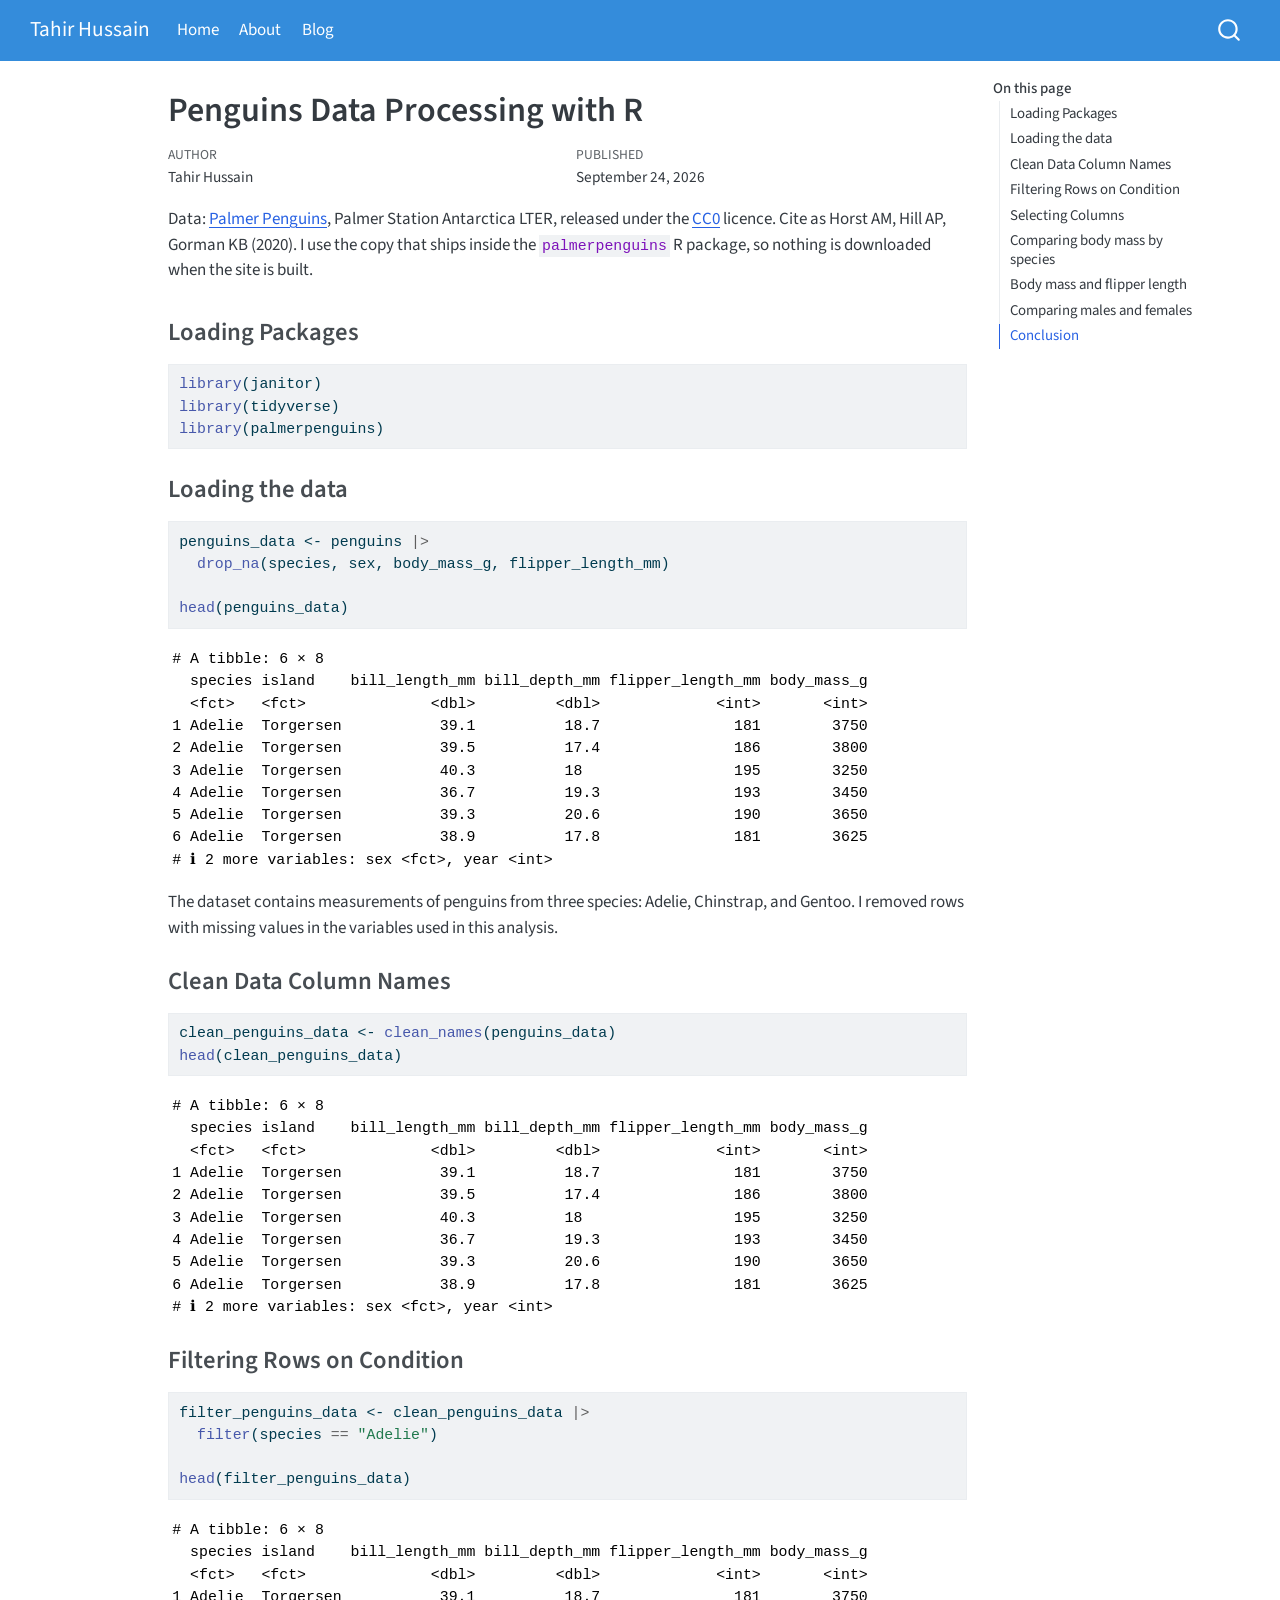
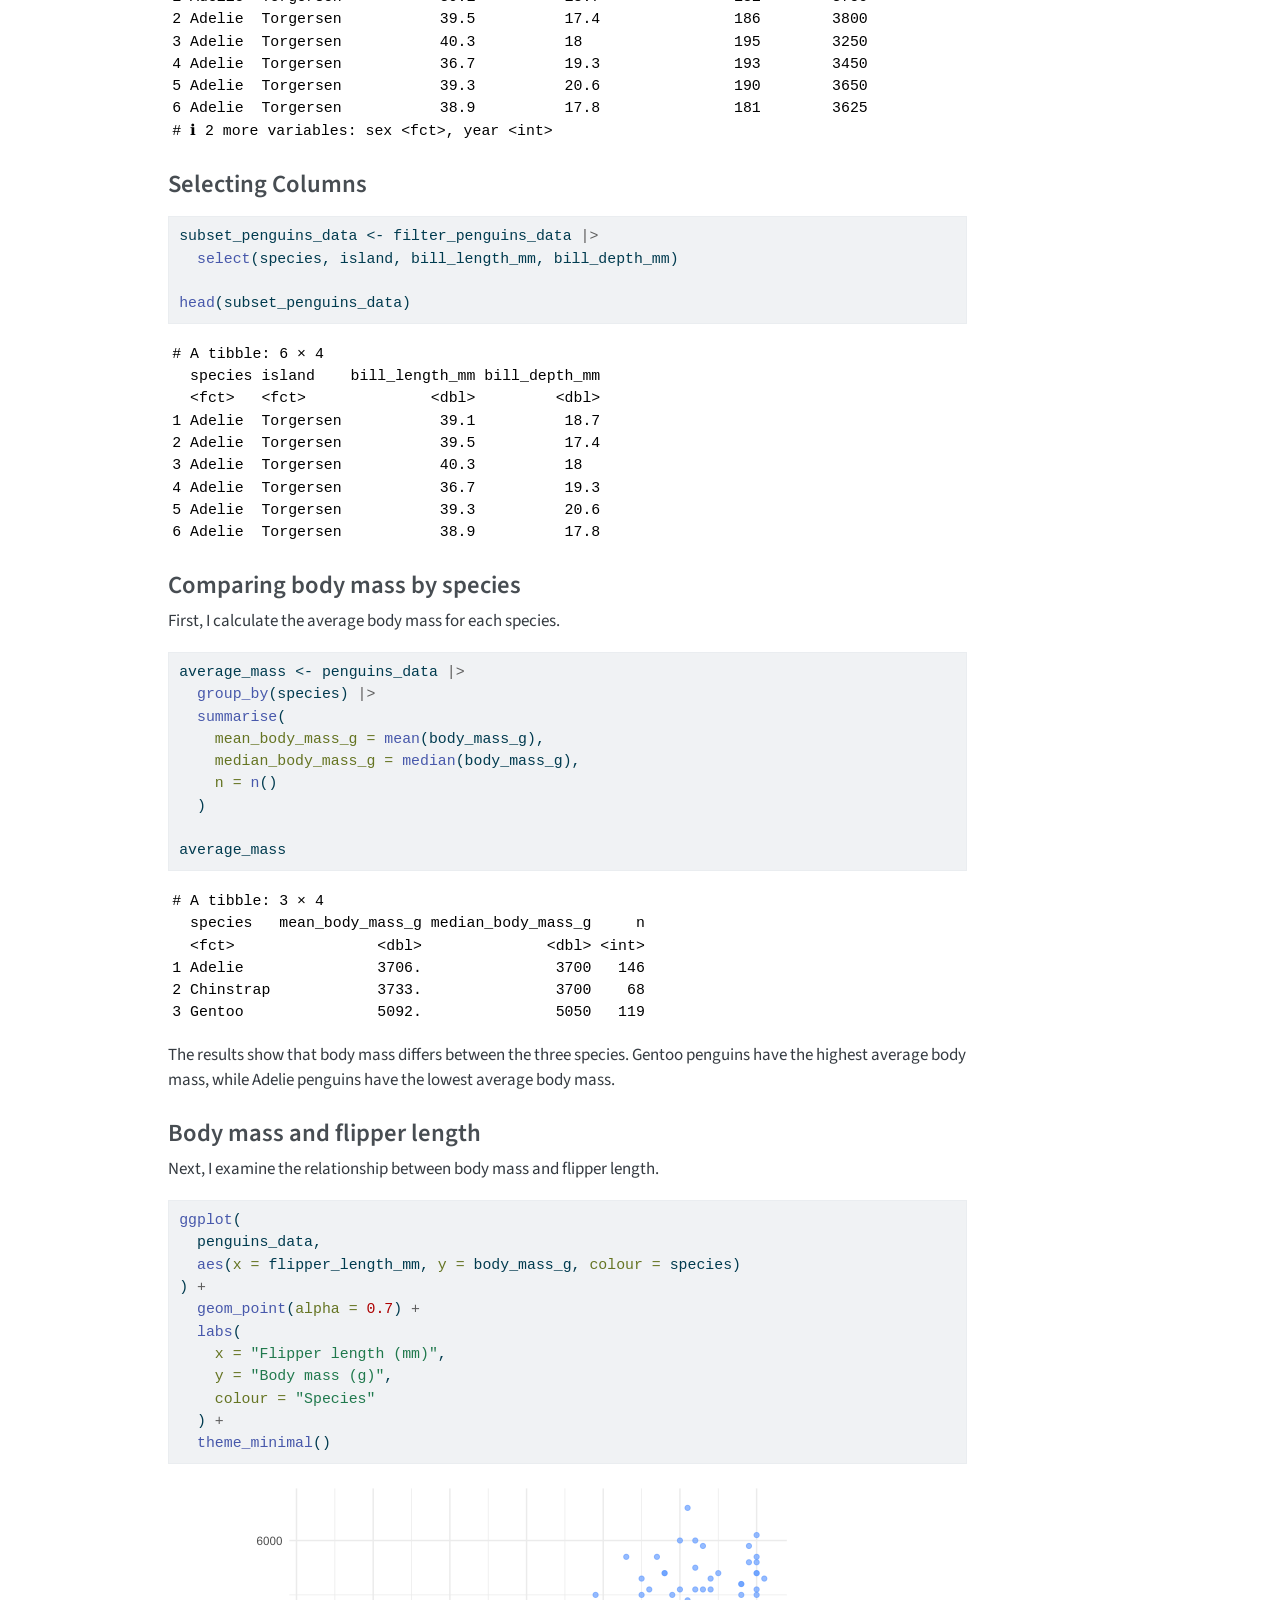
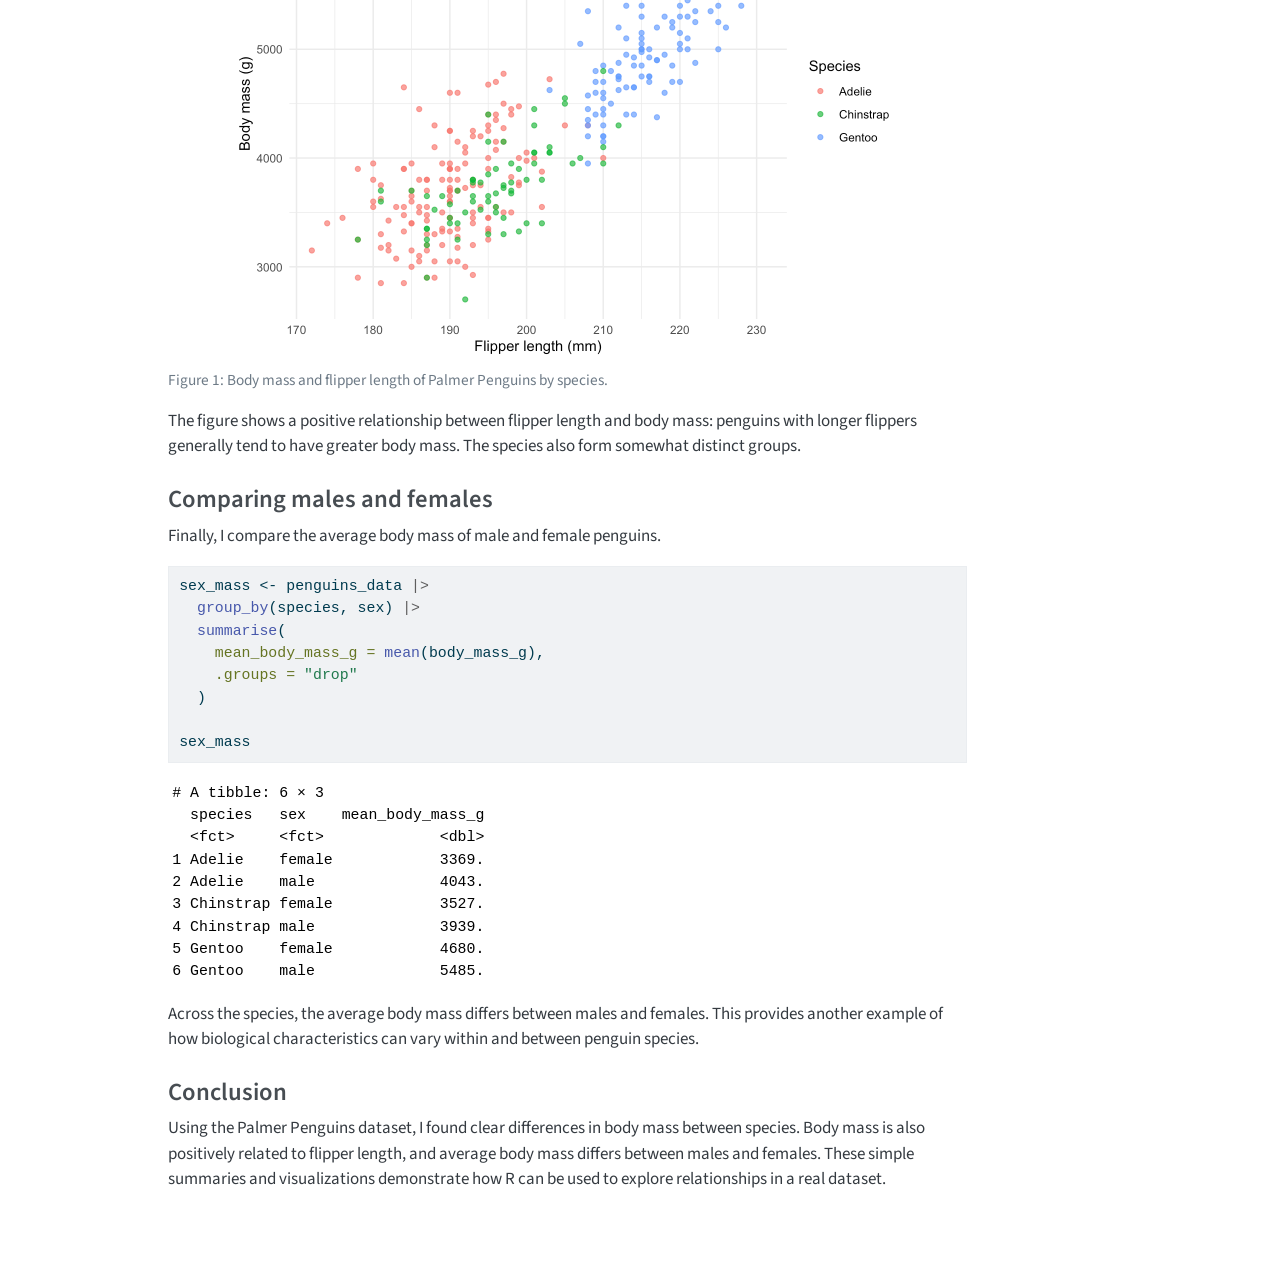
==== commit ccceb889: "Render site with bonus post" ====
--- a/docs/posts/penguins-r/index.html
+++ b/docs/posts/penguins-r/index.html
@@ -206,53 +206,22 @@
 </header>
 
 
+<p>Data: <a href="https://allisonhorst.github.io/palmerpenguins/">Palmer Penguins</a>, Palmer Station Antarctica LTER, released under the <a href="https://creativecommons.org/publicdomain/zero/1.0/">CC0</a> licence. Cite as Horst AM, Hill AP, Gorman KB (2020). I use the copy that ships inside the <code>palmerpenguins</code> R package, so nothing is downloaded when the site is built.</p>
 <section id="loading-packages" class="level3">
 <h3 class="anchored" data-anchor-id="loading-packages">Loading Packages</h3>
 <div class="cell">
-<div class="code-copy-outer-scaffold"><div class="sourceCode cell-code" id="cb1"><pre class="sourceCode r code-with-copy"><code class="sourceCode r"><span id="cb1-1"><a href="#cb1-1" aria-hidden="true" tabindex="-1"></a><span class="fu">library</span>(janitor)</span></code></pre></div><button title="Copy to Clipboard" class="code-copy-button"><i class="bi"></i></button></div>
-<div class="cell-output cell-output-stderr">
-<pre><code>
-Attaching package: 'janitor'</code></pre>
-</div>
-<div class="cell-output cell-output-stderr">
-<pre><code>The following objects are masked from 'package:stats':
-
-    chisq.test, fisher.test</code></pre>
-</div>
-<div class="code-copy-outer-scaffold"><div class="sourceCode cell-code" id="cb4"><pre class="sourceCode r code-with-copy"><code class="sourceCode r"><span id="cb4-1"><a href="#cb4-1" aria-hidden="true" tabindex="-1"></a><span class="fu">library</span>(gapminder)</span>
-<span id="cb4-2"><a href="#cb4-2" aria-hidden="true" tabindex="-1"></a><span class="fu">library</span>(tidyverse)</span></code></pre></div><button title="Copy to Clipboard" class="code-copy-button"><i class="bi"></i></button></div>
-<div class="cell-output cell-output-stderr">
-<pre><code>── Attaching core tidyverse packages ──────────────────────── tidyverse 2.0.0 ──
-✔ dplyr     1.2.1     ✔ readr     2.2.0
-✔ forcats   1.0.1     ✔ stringr   1.6.0
-✔ ggplot2   4.0.3     ✔ tibble    3.3.1
-✔ lubridate 1.9.5     ✔ tidyr     1.3.2
-✔ purrr     1.2.2     </code></pre>
-</div>
-<div class="cell-output cell-output-stderr">
-<pre><code>── Conflicts ────────────────────────────────────────── tidyverse_conflicts() ──
-✖ dplyr::filter() masks stats::filter()
-✖ dplyr::lag()    masks stats::lag()
-ℹ Use the conflicted package (&lt;http://conflicted.r-lib.org/&gt;) to force all conflicts to become errors</code></pre>
-</div>
-<div class="code-copy-outer-scaffold"><div class="sourceCode cell-code" id="cb7"><pre class="sourceCode r code-with-copy"><code class="sourceCode r"><span id="cb7-1"><a href="#cb7-1" aria-hidden="true" tabindex="-1"></a><span class="fu">library</span>(palmerpenguins)</span></code></pre></div><button title="Copy to Clipboard" class="code-copy-button"><i class="bi"></i></button></div>
-<div class="cell-output cell-output-stderr">
-<pre><code>
-Attaching package: 'palmerpenguins'
-
-The following objects are masked from 'package:datasets':
-
-    penguins, penguins_raw</code></pre>
-</div>
+<div class="code-copy-outer-scaffold"><div class="sourceCode cell-code" id="cb1"><pre class="sourceCode r code-with-copy"><code class="sourceCode r"><span id="cb1-1"><a href="#cb1-1" aria-hidden="true" tabindex="-1"></a><span class="fu">library</span>(janitor)</span>
+<span id="cb1-2"><a href="#cb1-2" aria-hidden="true" tabindex="-1"></a><span class="fu">library</span>(tidyverse)</span>
+<span id="cb1-3"><a href="#cb1-3" aria-hidden="true" tabindex="-1"></a><span class="fu">library</span>(palmerpenguins)</span></code></pre></div><button title="Copy to Clipboard" class="code-copy-button"><i class="bi"></i></button></div>
 </div>
 </section>
 <section id="loading-the-data" class="level3">
 <h3 class="anchored" data-anchor-id="loading-the-data">Loading the data</h3>
 <div class="cell">
-<div class="code-copy-outer-scaffold"><div class="sourceCode cell-code" id="cb9"><pre class="sourceCode r code-with-copy"><code class="sourceCode r"><span id="cb9-1"><a href="#cb9-1" aria-hidden="true" tabindex="-1"></a>penguins_data <span class="ot">&lt;-</span> penguins <span class="sc">|&gt;</span></span>
-<span id="cb9-2"><a href="#cb9-2" aria-hidden="true" tabindex="-1"></a>  <span class="fu">drop_na</span>(species, sex, body_mass_g, flipper_length_mm)</span>
-<span id="cb9-3"><a href="#cb9-3" aria-hidden="true" tabindex="-1"></a></span>
-<span id="cb9-4"><a href="#cb9-4" aria-hidden="true" tabindex="-1"></a><span class="fu">head</span>(penguins_data)</span></code></pre></div><button title="Copy to Clipboard" class="code-copy-button"><i class="bi"></i></button></div>
+<div class="code-copy-outer-scaffold"><div class="sourceCode cell-code" id="cb2"><pre class="sourceCode r code-with-copy"><code class="sourceCode r"><span id="cb2-1"><a href="#cb2-1" aria-hidden="true" tabindex="-1"></a>penguins_data <span class="ot">&lt;-</span> penguins <span class="sc">|&gt;</span></span>
+<span id="cb2-2"><a href="#cb2-2" aria-hidden="true" tabindex="-1"></a>  <span class="fu">drop_na</span>(species, sex, body_mass_g, flipper_length_mm)</span>
+<span id="cb2-3"><a href="#cb2-3" aria-hidden="true" tabindex="-1"></a></span>
+<span id="cb2-4"><a href="#cb2-4" aria-hidden="true" tabindex="-1"></a><span class="fu">head</span>(penguins_data)</span></code></pre></div><button title="Copy to Clipboard" class="code-copy-button"><i class="bi"></i></button></div>
 <div class="cell-output cell-output-stdout">
 <pre><code># A tibble: 6 × 8
   species island    bill_length_mm bill_depth_mm flipper_length_mm body_mass_g
@@ -271,23 +240,18 @@
 <section id="clean-data-column-names" class="level3">
 <h3 class="anchored" data-anchor-id="clean-data-column-names">Clean Data Column Names</h3>
 <div class="cell">
-<div class="code-copy-outer-scaffold"><div class="sourceCode cell-code" id="cb11"><pre class="sourceCode r code-with-copy"><code class="sourceCode r"><span id="cb11-1"><a href="#cb11-1" aria-hidden="true" tabindex="-1"></a>clean_penguins_data <span class="ot">&lt;-</span> <span class="fu">clean_names</span>(penguins_data)</span>
-<span id="cb11-2"><a href="#cb11-2" aria-hidden="true" tabindex="-1"></a>clean_penguins_data</span></code></pre></div><button title="Copy to Clipboard" class="code-copy-button"><i class="bi"></i></button></div>
+<div class="code-copy-outer-scaffold"><div class="sourceCode cell-code" id="cb4"><pre class="sourceCode r code-with-copy"><code class="sourceCode r"><span id="cb4-1"><a href="#cb4-1" aria-hidden="true" tabindex="-1"></a>clean_penguins_data <span class="ot">&lt;-</span> <span class="fu">clean_names</span>(penguins_data)</span>
+<span id="cb4-2"><a href="#cb4-2" aria-hidden="true" tabindex="-1"></a><span class="fu">head</span>(clean_penguins_data)</span></code></pre></div><button title="Copy to Clipboard" class="code-copy-button"><i class="bi"></i></button></div>
 <div class="cell-output cell-output-stdout">
-<pre><code># A tibble: 333 × 8
-   species island    bill_length_mm bill_depth_mm flipper_length_mm body_mass_g
-   &lt;fct&gt;   &lt;fct&gt;              &lt;dbl&gt;         &lt;dbl&gt;             &lt;int&gt;       &lt;int&gt;
- 1 Adelie  Torgersen           39.1          18.7               181        3750
- 2 Adelie  Torgersen           39.5          17.4               186        3800
- 3 Adelie  Torgersen           40.3          18                 195        3250
- 4 Adelie  Torgersen           36.7          19.3               193        3450
- 5 Adelie  Torgersen           39.3          20.6               190        3650
- 6 Adelie  Torgersen           38.9          17.8               181        3625
- 7 Adelie  Torgersen           39.2          19.6               195        4675
- 8 Adelie  Torgersen           41.1          17.6               182        3200
- 9 Adelie  Torgersen           38.6          21.2               191        3800
-10 Adelie  Torgersen           34.6          21.1               198        4400
-# ℹ 323 more rows
+<pre><code># A tibble: 6 × 8
+  species island    bill_length_mm bill_depth_mm flipper_length_mm body_mass_g
+  &lt;fct&gt;   &lt;fct&gt;              &lt;dbl&gt;         &lt;dbl&gt;             &lt;int&gt;       &lt;int&gt;
+1 Adelie  Torgersen           39.1          18.7               181        3750
+2 Adelie  Torgersen           39.5          17.4               186        3800
+3 Adelie  Torgersen           40.3          18                 195        3250
+4 Adelie  Torgersen           36.7          19.3               193        3450
+5 Adelie  Torgersen           39.3          20.6               190        3650
+6 Adelie  Torgersen           38.9          17.8               181        3625
 # ℹ 2 more variables: sex &lt;fct&gt;, year &lt;int&gt;</code></pre>
 </div>
 </div>
@@ -295,24 +259,20 @@
 <section id="filtering-rows-on-condition" class="level3">
 <h3 class="anchored" data-anchor-id="filtering-rows-on-condition">Filtering Rows on Condition</h3>
 <div class="cell">
-<div class="code-copy-outer-scaffold"><div class="sourceCode cell-code" id="cb13"><pre class="sourceCode r code-with-copy"><code class="sourceCode r"><span id="cb13-1"><a href="#cb13-1" aria-hidden="true" tabindex="-1"></a>filter_penguins_data <span class="ot">&lt;-</span> clean_penguins_data <span class="sc">|&gt;</span></span>
-<span id="cb13-2"><a href="#cb13-2" aria-hidden="true" tabindex="-1"></a>                            <span class="fu">filter</span>(species <span class="sc">==</span> <span class="st">'Adelie'</span>) </span>
-<span id="cb13-3"><a href="#cb13-3" aria-hidden="true" tabindex="-1"></a>filter_penguins_data</span></code></pre></div><button title="Copy to Clipboard" class="code-copy-button"><i class="bi"></i></button></div>
+<div class="code-copy-outer-scaffold"><div class="sourceCode cell-code" id="cb6"><pre class="sourceCode r code-with-copy"><code class="sourceCode r"><span id="cb6-1"><a href="#cb6-1" aria-hidden="true" tabindex="-1"></a>filter_penguins_data <span class="ot">&lt;-</span> clean_penguins_data <span class="sc">|&gt;</span></span>
+<span id="cb6-2"><a href="#cb6-2" aria-hidden="true" tabindex="-1"></a>  <span class="fu">filter</span>(species <span class="sc">==</span> <span class="st">"Adelie"</span>)</span>
+<span id="cb6-3"><a href="#cb6-3" aria-hidden="true" tabindex="-1"></a></span>
+<span id="cb6-4"><a href="#cb6-4" aria-hidden="true" tabindex="-1"></a><span class="fu">head</span>(filter_penguins_data)</span></code></pre></div><button title="Copy to Clipboard" class="code-copy-button"><i class="bi"></i></button></div>
 <div class="cell-output cell-output-stdout">
-<pre><code># A tibble: 146 × 8
-   species island    bill_length_mm bill_depth_mm flipper_length_mm body_mass_g
-   &lt;fct&gt;   &lt;fct&gt;              &lt;dbl&gt;         &lt;dbl&gt;             &lt;int&gt;       &lt;int&gt;
- 1 Adelie  Torgersen           39.1          18.7               181        3750
- 2 Adelie  Torgersen           39.5          17.4               186        3800
- 3 Adelie  Torgersen           40.3          18                 195        3250
- 4 Adelie  Torgersen           36.7          19.3               193        3450
- 5 Adelie  Torgersen           39.3          20.6               190        3650
- 6 Adelie  Torgersen           38.9          17.8               181        3625
- 7 Adelie  Torgersen           39.2          19.6               195        4675
- 8 Adelie  Torgersen           41.1          17.6               182        3200
- 9 Adelie  Torgersen           38.6          21.2               191        3800
-10 Adelie  Torgersen           34.6          21.1               198        4400
-# ℹ 136 more rows
+<pre><code># A tibble: 6 × 8
+  species island    bill_length_mm bill_depth_mm flipper_length_mm body_mass_g
+  &lt;fct&gt;   &lt;fct&gt;              &lt;dbl&gt;         &lt;dbl&gt;             &lt;int&gt;       &lt;int&gt;
+1 Adelie  Torgersen           39.1          18.7               181        3750
+2 Adelie  Torgersen           39.5          17.4               186        3800
+3 Adelie  Torgersen           40.3          18                 195        3250
+4 Adelie  Torgersen           36.7          19.3               193        3450
+5 Adelie  Torgersen           39.3          20.6               190        3650
+6 Adelie  Torgersen           38.9          17.8               181        3625
 # ℹ 2 more variables: sex &lt;fct&gt;, year &lt;int&gt;</code></pre>
 </div>
 </div>
@@ -320,24 +280,20 @@
 <section id="selecting-columns" class="level3">
 <h3 class="anchored" data-anchor-id="selecting-columns">Selecting Columns</h3>
 <div class="cell">
-<div class="code-copy-outer-scaffold"><div class="sourceCode cell-code" id="cb15"><pre class="sourceCode r code-with-copy"><code class="sourceCode r"><span id="cb15-1"><a href="#cb15-1" aria-hidden="true" tabindex="-1"></a>subset_penguins_data <span class="ot">&lt;-</span> filter_penguins_data <span class="sc">|&gt;</span></span>
-<span id="cb15-2"><a href="#cb15-2" aria-hidden="true" tabindex="-1"></a>                            <span class="fu">select</span>(species, island, bill_length_mm, bill_depth_mm)</span>
-<span id="cb15-3"><a href="#cb15-3" aria-hidden="true" tabindex="-1"></a>subset_penguins_data</span></code></pre></div><button title="Copy to Clipboard" class="code-copy-button"><i class="bi"></i></button></div>
+<div class="code-copy-outer-scaffold"><div class="sourceCode cell-code" id="cb8"><pre class="sourceCode r code-with-copy"><code class="sourceCode r"><span id="cb8-1"><a href="#cb8-1" aria-hidden="true" tabindex="-1"></a>subset_penguins_data <span class="ot">&lt;-</span> filter_penguins_data <span class="sc">|&gt;</span></span>
+<span id="cb8-2"><a href="#cb8-2" aria-hidden="true" tabindex="-1"></a>  <span class="fu">select</span>(species, island, bill_length_mm, bill_depth_mm)</span>
+<span id="cb8-3"><a href="#cb8-3" aria-hidden="true" tabindex="-1"></a></span>
+<span id="cb8-4"><a href="#cb8-4" aria-hidden="true" tabindex="-1"></a><span class="fu">head</span>(subset_penguins_data)</span></code></pre></div><button title="Copy to Clipboard" class="code-copy-button"><i class="bi"></i></button></div>
 <div class="cell-output cell-output-stdout">
-<pre><code># A tibble: 146 × 4
-   species island    bill_length_mm bill_depth_mm
-   &lt;fct&gt;   &lt;fct&gt;              &lt;dbl&gt;         &lt;dbl&gt;
- 1 Adelie  Torgersen           39.1          18.7
- 2 Adelie  Torgersen           39.5          17.4
- 3 Adelie  Torgersen           40.3          18  
- 4 Adelie  Torgersen           36.7          19.3
- 5 Adelie  Torgersen           39.3          20.6
- 6 Adelie  Torgersen           38.9          17.8
- 7 Adelie  Torgersen           39.2          19.6
- 8 Adelie  Torgersen           41.1          17.6
- 9 Adelie  Torgersen           38.6          21.2
-10 Adelie  Torgersen           34.6          21.1
-# ℹ 136 more rows</code></pre>
+<pre><code># A tibble: 6 × 4
+  species island    bill_length_mm bill_depth_mm
+  &lt;fct&gt;   &lt;fct&gt;              &lt;dbl&gt;         &lt;dbl&gt;
+1 Adelie  Torgersen           39.1          18.7
+2 Adelie  Torgersen           39.5          17.4
+3 Adelie  Torgersen           40.3          18  
+4 Adelie  Torgersen           36.7          19.3
+5 Adelie  Torgersen           39.3          20.6
+6 Adelie  Torgersen           38.9          17.8</code></pre>
 </div>
 </div>
 </section>
@@ -345,15 +301,15 @@
 <h3 class="anchored" data-anchor-id="comparing-body-mass-by-species">Comparing body mass by species</h3>
 <p>First, I calculate the average body mass for each species.</p>
 <div class="cell">
-<div class="code-copy-outer-scaffold"><div class="sourceCode cell-code" id="cb17"><pre class="sourceCode r code-with-copy"><code class="sourceCode r"><span id="cb17-1"><a href="#cb17-1" aria-hidden="true" tabindex="-1"></a>average_mass <span class="ot">&lt;-</span> penguins_data <span class="sc">|&gt;</span></span>
-<span id="cb17-2"><a href="#cb17-2" aria-hidden="true" tabindex="-1"></a>  <span class="fu">group_by</span>(species) <span class="sc">|&gt;</span></span>
-<span id="cb17-3"><a href="#cb17-3" aria-hidden="true" tabindex="-1"></a>  <span class="fu">summarise</span>(</span>
-<span id="cb17-4"><a href="#cb17-4" aria-hidden="true" tabindex="-1"></a>    <span class="at">mean_body_mass_g =</span> <span class="fu">mean</span>(body_mass_g),</span>
-<span id="cb17-5"><a href="#cb17-5" aria-hidden="true" tabindex="-1"></a>    <span class="at">median_body_mass_g =</span> <span class="fu">median</span>(body_mass_g),</span>
-<span id="cb17-6"><a href="#cb17-6" aria-hidden="true" tabindex="-1"></a>    <span class="at">n =</span> <span class="fu">n</span>()</span>
-<span id="cb17-7"><a href="#cb17-7" aria-hidden="true" tabindex="-1"></a>  )</span>
-<span id="cb17-8"><a href="#cb17-8" aria-hidden="true" tabindex="-1"></a></span>
-<span id="cb17-9"><a href="#cb17-9" aria-hidden="true" tabindex="-1"></a>average_mass</span></code></pre></div><button title="Copy to Clipboard" class="code-copy-button"><i class="bi"></i></button></div>
+<div class="code-copy-outer-scaffold"><div class="sourceCode cell-code" id="cb10"><pre class="sourceCode r code-with-copy"><code class="sourceCode r"><span id="cb10-1"><a href="#cb10-1" aria-hidden="true" tabindex="-1"></a>average_mass <span class="ot">&lt;-</span> penguins_data <span class="sc">|&gt;</span></span>
+<span id="cb10-2"><a href="#cb10-2" aria-hidden="true" tabindex="-1"></a>  <span class="fu">group_by</span>(species) <span class="sc">|&gt;</span></span>
+<span id="cb10-3"><a href="#cb10-3" aria-hidden="true" tabindex="-1"></a>  <span class="fu">summarise</span>(</span>
+<span id="cb10-4"><a href="#cb10-4" aria-hidden="true" tabindex="-1"></a>    <span class="at">mean_body_mass_g =</span> <span class="fu">mean</span>(body_mass_g),</span>
+<span id="cb10-5"><a href="#cb10-5" aria-hidden="true" tabindex="-1"></a>    <span class="at">median_body_mass_g =</span> <span class="fu">median</span>(body_mass_g),</span>
+<span id="cb10-6"><a href="#cb10-6" aria-hidden="true" tabindex="-1"></a>    <span class="at">n =</span> <span class="fu">n</span>()</span>
+<span id="cb10-7"><a href="#cb10-7" aria-hidden="true" tabindex="-1"></a>  )</span>
+<span id="cb10-8"><a href="#cb10-8" aria-hidden="true" tabindex="-1"></a></span>
+<span id="cb10-9"><a href="#cb10-9" aria-hidden="true" tabindex="-1"></a>average_mass</span></code></pre></div><button title="Copy to Clipboard" class="code-copy-button"><i class="bi"></i></button></div>
 <div class="cell-output cell-output-stdout">
 <pre><code># A tibble: 3 × 4
   species   mean_body_mass_g median_body_mass_g     n
@@ -369,17 +325,17 @@
 <h3 class="anchored" data-anchor-id="body-mass-and-flipper-length">Body mass and flipper length</h3>
 <p>Next, I examine the relationship between body mass and flipper length.</p>
 <div class="cell">
-<div class="code-copy-outer-scaffold"><div class="sourceCode cell-code" id="cb19"><pre class="sourceCode r code-with-copy"><code class="sourceCode r"><span id="cb19-1"><a href="#cb19-1" aria-hidden="true" tabindex="-1"></a><span class="fu">ggplot</span>(</span>
-<span id="cb19-2"><a href="#cb19-2" aria-hidden="true" tabindex="-1"></a>  penguins_data,</span>
-<span id="cb19-3"><a href="#cb19-3" aria-hidden="true" tabindex="-1"></a>  <span class="fu">aes</span>(<span class="at">x =</span> flipper_length_mm, <span class="at">y =</span> body_mass_g, <span class="at">colour =</span> species)</span>
-<span id="cb19-4"><a href="#cb19-4" aria-hidden="true" tabindex="-1"></a>) <span class="sc">+</span></span>
-<span id="cb19-5"><a href="#cb19-5" aria-hidden="true" tabindex="-1"></a>  <span class="fu">geom_point</span>(<span class="at">alpha =</span> <span class="fl">0.7</span>) <span class="sc">+</span></span>
-<span id="cb19-6"><a href="#cb19-6" aria-hidden="true" tabindex="-1"></a>  <span class="fu">labs</span>(</span>
-<span id="cb19-7"><a href="#cb19-7" aria-hidden="true" tabindex="-1"></a>    <span class="at">x =</span> <span class="st">"Flipper length (mm)"</span>,</span>
-<span id="cb19-8"><a href="#cb19-8" aria-hidden="true" tabindex="-1"></a>    <span class="at">y =</span> <span class="st">"Body mass (g)"</span>,</span>
-<span id="cb19-9"><a href="#cb19-9" aria-hidden="true" tabindex="-1"></a>    <span class="at">colour =</span> <span class="st">"Species"</span></span>
-<span id="cb19-10"><a href="#cb19-10" aria-hidden="true" tabindex="-1"></a>  ) <span class="sc">+</span></span>
-<span id="cb19-11"><a href="#cb19-11" aria-hidden="true" tabindex="-1"></a>  <span class="fu">theme_minimal</span>()</span></code></pre></div><button title="Copy to Clipboard" class="code-copy-button"><i class="bi"></i></button></div>
+<div class="code-copy-outer-scaffold"><div class="sourceCode cell-code" id="cb12"><pre class="sourceCode r code-with-copy"><code class="sourceCode r"><span id="cb12-1"><a href="#cb12-1" aria-hidden="true" tabindex="-1"></a><span class="fu">ggplot</span>(</span>
+<span id="cb12-2"><a href="#cb12-2" aria-hidden="true" tabindex="-1"></a>  penguins_data,</span>
+<span id="cb12-3"><a href="#cb12-3" aria-hidden="true" tabindex="-1"></a>  <span class="fu">aes</span>(<span class="at">x =</span> flipper_length_mm, <span class="at">y =</span> body_mass_g, <span class="at">colour =</span> species)</span>
+<span id="cb12-4"><a href="#cb12-4" aria-hidden="true" tabindex="-1"></a>) <span class="sc">+</span></span>
+<span id="cb12-5"><a href="#cb12-5" aria-hidden="true" tabindex="-1"></a>  <span class="fu">geom_point</span>(<span class="at">alpha =</span> <span class="fl">0.7</span>) <span class="sc">+</span></span>
+<span id="cb12-6"><a href="#cb12-6" aria-hidden="true" tabindex="-1"></a>  <span class="fu">labs</span>(</span>
+<span id="cb12-7"><a href="#cb12-7" aria-hidden="true" tabindex="-1"></a>    <span class="at">x =</span> <span class="st">"Flipper length (mm)"</span>,</span>
+<span id="cb12-8"><a href="#cb12-8" aria-hidden="true" tabindex="-1"></a>    <span class="at">y =</span> <span class="st">"Body mass (g)"</span>,</span>
+<span id="cb12-9"><a href="#cb12-9" aria-hidden="true" tabindex="-1"></a>    <span class="at">colour =</span> <span class="st">"Species"</span></span>
+<span id="cb12-10"><a href="#cb12-10" aria-hidden="true" tabindex="-1"></a>  ) <span class="sc">+</span></span>
+<span id="cb12-11"><a href="#cb12-11" aria-hidden="true" tabindex="-1"></a>  <span class="fu">theme_minimal</span>()</span></code></pre></div><button title="Copy to Clipboard" class="code-copy-button"><i class="bi"></i></button></div>
 <div class="cell-output-display">
 <div id="fig-penguin-mass" class="quarto-float quarto-figure quarto-figure-center anchored">
 <figure class="quarto-float quarto-float-fig figure">
@@ -399,14 +355,14 @@
 <h3 class="anchored" data-anchor-id="comparing-males-and-females">Comparing males and females</h3>
 <p>Finally, I compare the average body mass of male and female penguins.</p>
 <div class="cell">
-<div class="code-copy-outer-scaffold"><div class="sourceCode cell-code" id="cb20"><pre class="sourceCode r code-with-copy"><code class="sourceCode r"><span id="cb20-1"><a href="#cb20-1" aria-hidden="true" tabindex="-1"></a>sex_mass <span class="ot">&lt;-</span> penguins_data <span class="sc">|&gt;</span></span>
-<span id="cb20-2"><a href="#cb20-2" aria-hidden="true" tabindex="-1"></a>  <span class="fu">group_by</span>(species, sex) <span class="sc">|&gt;</span></span>
-<span id="cb20-3"><a href="#cb20-3" aria-hidden="true" tabindex="-1"></a>  <span class="fu">summarise</span>(</span>
-<span id="cb20-4"><a href="#cb20-4" aria-hidden="true" tabindex="-1"></a>    <span class="at">mean_body_mass_g =</span> <span class="fu">mean</span>(body_mass_g),</span>
-<span id="cb20-5"><a href="#cb20-5" aria-hidden="true" tabindex="-1"></a>    <span class="at">.groups =</span> <span class="st">"drop"</span></span>
-<span id="cb20-6"><a href="#cb20-6" aria-hidden="true" tabindex="-1"></a>  )</span>
-<span id="cb20-7"><a href="#cb20-7" aria-hidden="true" tabindex="-1"></a></span>
-<span id="cb20-8"><a href="#cb20-8" aria-hidden="true" tabindex="-1"></a>sex_mass</span></code></pre></div><button title="Copy to Clipboard" class="code-copy-button"><i class="bi"></i></button></div>
+<div class="code-copy-outer-scaffold"><div class="sourceCode cell-code" id="cb13"><pre class="sourceCode r code-with-copy"><code class="sourceCode r"><span id="cb13-1"><a href="#cb13-1" aria-hidden="true" tabindex="-1"></a>sex_mass <span class="ot">&lt;-</span> penguins_data <span class="sc">|&gt;</span></span>
+<span id="cb13-2"><a href="#cb13-2" aria-hidden="true" tabindex="-1"></a>  <span class="fu">group_by</span>(species, sex) <span class="sc">|&gt;</span></span>
+<span id="cb13-3"><a href="#cb13-3" aria-hidden="true" tabindex="-1"></a>  <span class="fu">summarise</span>(</span>
+<span id="cb13-4"><a href="#cb13-4" aria-hidden="true" tabindex="-1"></a>    <span class="at">mean_body_mass_g =</span> <span class="fu">mean</span>(body_mass_g),</span>
+<span id="cb13-5"><a href="#cb13-5" aria-hidden="true" tabindex="-1"></a>    <span class="at">.groups =</span> <span class="st">"drop"</span></span>
+<span id="cb13-6"><a href="#cb13-6" aria-hidden="true" tabindex="-1"></a>  )</span>
+<span id="cb13-7"><a href="#cb13-7" aria-hidden="true" tabindex="-1"></a></span>
+<span id="cb13-8"><a href="#cb13-8" aria-hidden="true" tabindex="-1"></a>sex_mass</span></code></pre></div><button title="Copy to Clipboard" class="code-copy-button"><i class="bi"></i></button></div>
 <div class="cell-output cell-output-stdout">
 <pre><code># A tibble: 6 × 3
   species   sex    mean_body_mass_g
